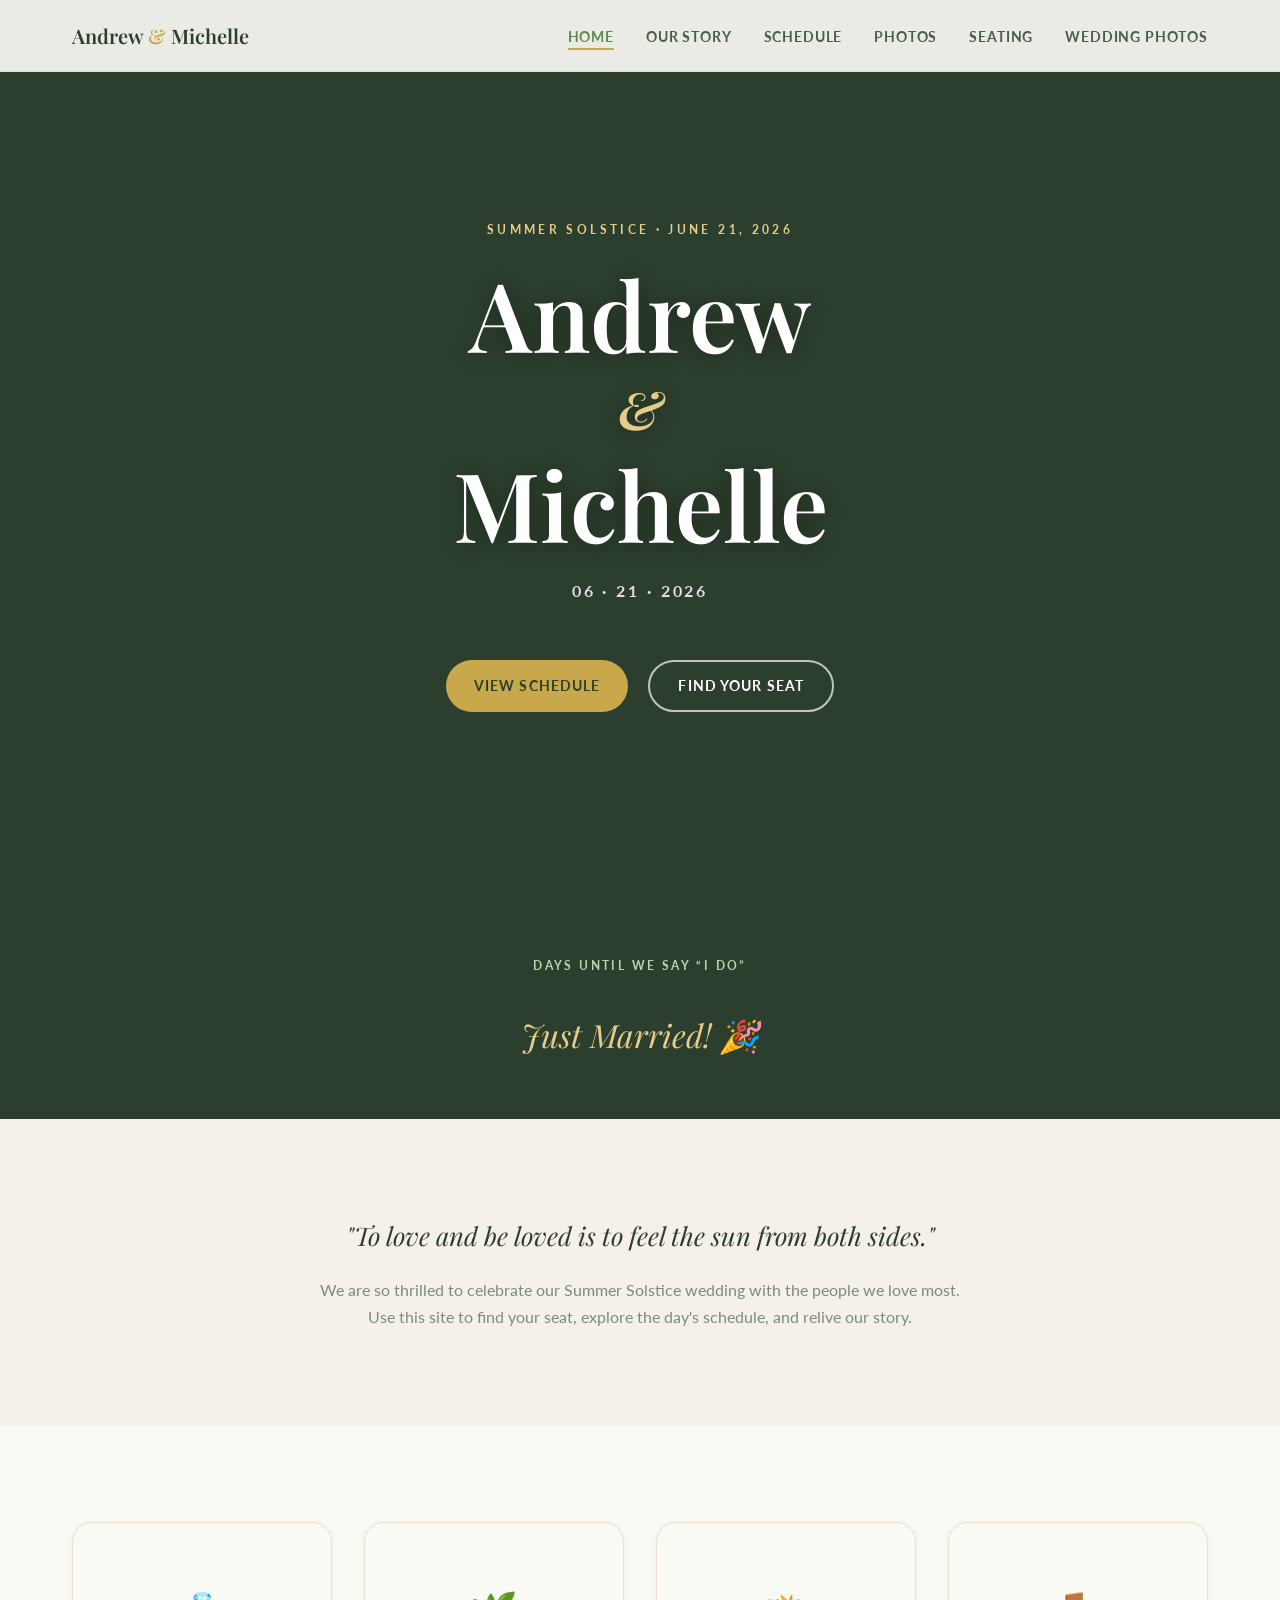
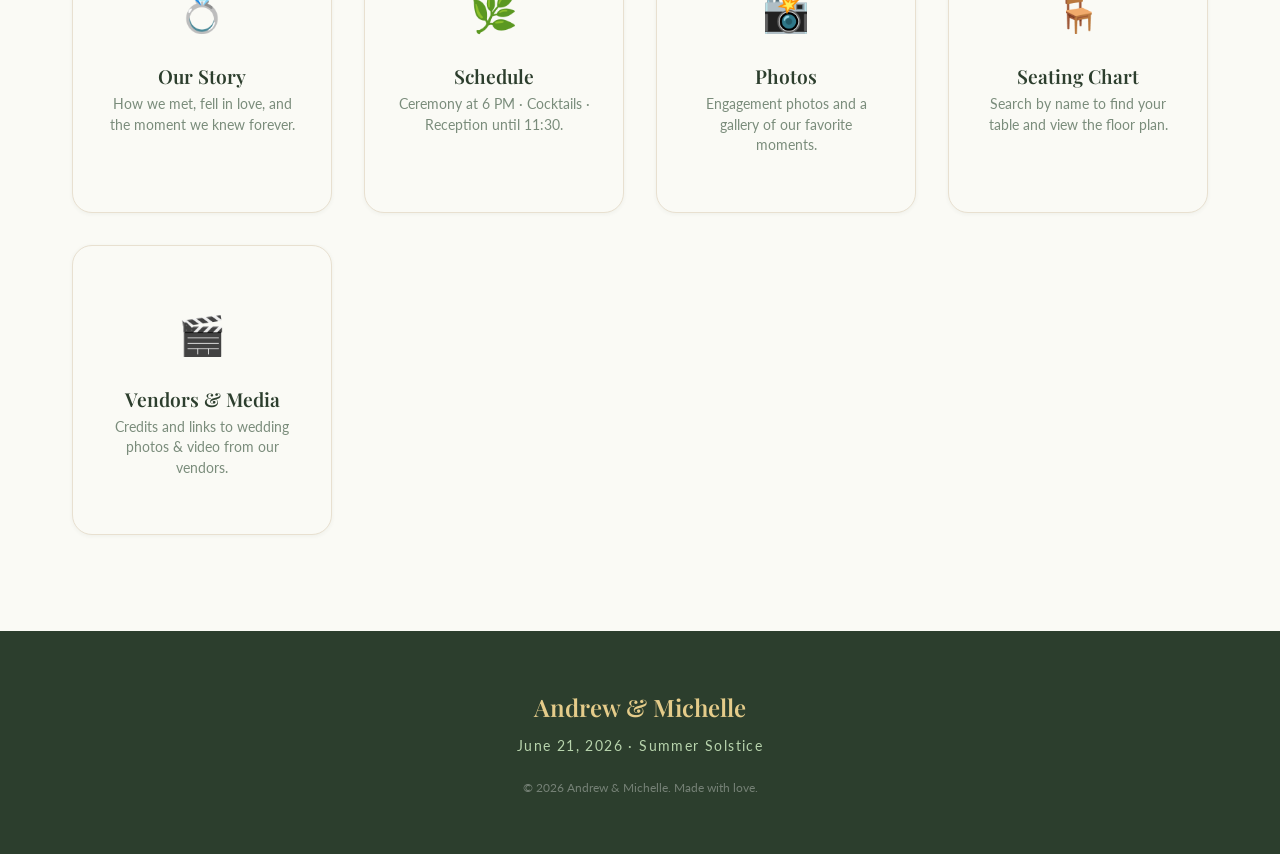
==== index.html @ ba3a0314 "change vendor title" ====
﻿<!DOCTYPE html>
<html lang="en">
<head>
  <meta charset="UTF-8" />
  <meta name="viewport" content="width=device-width, initial-scale=1.0" />
  <title>Andrew &amp; Michelle — Summer Solstice Wedding 2026</title>
  <meta name="description" content="Andrew &amp; Michelle are getting married on June 21, 2026. Join us for our Summer Solstice wedding celebration." />

  <!-- Open Graph -->
  <meta property="og:title"       content="Andrew &amp; Michelle — Summer Solstice Wedding 2026" />
  <meta property="og:description" content="June 21, 2026 · Summer Solstice · We're getting married!" />
  <meta property="og:type"        content="website" />
  <meta property="og:url"         content="https://andrewmichellesummersolstice.github.io/" />

  <!-- Fonts -->
  <link rel="preconnect" href="https://fonts.googleapis.com" />
  <link rel="preconnect" href="https://fonts.gstatic.com" crossorigin />
  <link href="https://fonts.googleapis.com/css2?family=Playfair+Display:ital,wght@0,400;0,600;0,700;1,400;1,600&family=Lato:wght@300;400;700&display=swap" rel="stylesheet" />

  <!-- Styles -->
  <link rel="stylesheet" href="css/main.css" />
  <link rel="stylesheet" href="css/components.css" />

  <style>
    /* ---- Hero ---- */
    .hero {
      min-height: 100vh;
      display: flex;
      flex-direction: column;
      align-items: center;
      justify-content: center;
      text-align: center;
      padding: calc(var(--nav-height) + var(--space-xl)) var(--space-lg) var(--space-2xl);
      background:
        linear-gradient(
          to bottom,
          rgba(44, 62, 45, 0.48) 0%,
          rgba(44, 62, 45, 0.20) 60%,
          rgba(44, 62, 45, 0.55) 100%
        ),
        url('assets/images/hero.jpg') center / cover no-repeat;
      background-color: var(--forest); /* fallback while image loads */
      position: relative;
    }

    .hero__eyebrow {
      font-family: var(--font-body);
      font-size: 0.75rem;
      font-weight: 700;
      letter-spacing: 0.28em;
      text-transform: uppercase;
      color: var(--gold-light);
      margin-bottom: var(--space-md);
    }

    .hero__names {
      font-family: var(--font-heading);
      font-size: clamp(3rem, 8vw, 6rem);
      font-weight: 600;
      color: #fff;
      line-height: 1.1;
      margin-bottom: var(--space-md);
      text-shadow: 0 2px 20px rgba(0,0,0,0.35);
    }

    .hero__names .ampersand {
      color: var(--gold-light);
      font-style: italic;
      display: block;
      font-size: 0.55em;
      line-height: 1.6;
    }

    .hero__date {
      font-family: var(--font-body);
      font-size: 1rem;
      font-weight: 700;
      letter-spacing: 0.18em;
      text-transform: uppercase;
      color: rgba(255,255,255,0.85);
      margin-bottom: var(--space-xl);
    }

    .hero__cta {
      display: flex;
      gap: var(--space-md);
      flex-wrap: wrap;
      justify-content: center;
    }

    /* ---- Countdown ---- */
    .countdown-section {
      background: var(--forest);
      padding: var(--space-xl) var(--space-lg);
      text-align: center;
    }

    .countdown-label {
      font-size: 0.75rem;
      font-weight: 700;
      letter-spacing: 0.2em;
      text-transform: uppercase;
      color: var(--sage-light);
      margin-bottom: var(--space-lg);
    }

    .countdown-grid {
      display: flex;
      justify-content: center;
      gap: var(--space-md);
      flex-wrap: wrap;
    }

    .countdown-unit {
      display: flex;
      flex-direction: column;
      align-items: center;
      min-width: 80px;
    }

    .countdown-unit__value {
      font-family: var(--font-heading);
      font-size: clamp(2.5rem, 6vw, 4rem);
      font-weight: 600;
      color: var(--gold-light);
      line-height: 1;
    }

    .countdown-unit__label {
      font-size: 0.65rem;
      font-weight: 700;
      letter-spacing: 0.18em;
      text-transform: uppercase;
      color: rgba(255,255,255,0.5);
      margin-top: 6px;
    }

    .countdown-sep {
      font-family: var(--font-heading);
      font-size: 3rem;
      color: rgba(255,255,255,0.2);
      line-height: 1;
      align-self: flex-start;
      padding-top: 8px;
    }

    .married-message {
      font-family: var(--font-heading);
      font-size: 2rem;
      font-style: italic;
      color: var(--gold-light);
    }

    /* ---- Nav Cards ---- */
    .nav-cards {
      display: grid;
      grid-template-columns: repeat(auto-fill, minmax(220px, 1fr));
      gap: var(--space-lg);
      padding: var(--space-2xl) var(--space-lg);
      max-width: var(--max-width);
      margin-inline: auto;
    }

    .nav-card {
      display: flex;
      flex-direction: column;
      align-items: center;
      text-align: center;
      padding: var(--space-xl) var(--space-lg);
      background: var(--warm-white);
      border: 1px solid var(--cream-dark);
      border-radius: var(--radius-lg);
      color: var(--forest);
      box-shadow: var(--shadow-xs);
      transition: box-shadow var(--transition-normal), transform var(--transition-normal),
                  border-color var(--transition-normal);
      text-decoration: none;
    }

    .nav-card:hover {
      box-shadow: var(--shadow-md);
      transform: translateY(-4px);
      border-color: var(--sage-light);
      color: var(--forest);
    }

    .nav-card__icon {
      font-size: 2.4rem;
      margin-bottom: var(--space-md);
    }

    .nav-card__title {
      font-family: var(--font-heading);
      font-size: 1.2rem;
      font-weight: 600;
      margin-bottom: var(--space-xs);
    }

    .nav-card__desc {
      font-size: 0.85rem;
      color: var(--text-muted);
      margin: 0;
      line-height: 1.5;
    }

    /* ---- Welcome blurb ---- */
    .welcome {
      background: var(--cream);
      text-align: center;
      padding: var(--space-2xl) var(--space-lg);
    }

    .welcome__inner {
      max-width: 640px;
      margin-inline: auto;
    }

    .welcome__quote {
      font-family: var(--font-heading);
      font-size: clamp(1.2rem, 3vw, 1.6rem);
      font-style: italic;
      color: var(--forest);
      line-height: 1.6;
      margin-bottom: var(--space-md);
    }

    .welcome__body {
      font-size: 1rem;
      color: var(--text-muted);
      margin: 0;
    }
  </style>
</head>
<body>

  <!-- ========== Navigation ========== -->
  <nav class="site-nav" role="navigation" aria-label="Main navigation">
    <div class="site-nav__inner">
      <a href="index.html" class="site-nav__brand">Andrew <span>&amp;</span> Michelle</a>
      <ul class="site-nav__links" role="list">
        <li><a href="index.html">Home</a></li>
        <li><a href="story.html">Our Story</a></li>
        <li><a href="schedule.html">Schedule</a></li>
        <li><a href="photos.html">Photos</a></li>
        <li><a href="seating.html">Seating</a></li>
        <li><a href="vendors.html">Wedding Photos</a></li>
      </ul>
      <button class="site-nav__toggle" aria-label="Toggle menu" aria-expanded="false">
        <span></span><span></span><span></span>
      </button>
    </div>
  </nav>

  <!-- Mobile nav drawer -->
  <div class="site-nav__mobile" aria-hidden="true">
    <a href="index.html">Home</a>
    <a href="story.html">Our Story</a>
    <a href="schedule.html">Schedule</a>
    <a href="photos.html">Photos</a>
    <a href="seating.html">Seating Chart</a>
    <a href="vendors.html">Wedding Photos</a>
  </div>

  <!-- ========== Hero ========== -->
  <section class="hero" aria-label="Welcome">
    <p class="hero__eyebrow">Summer Solstice · June 21, 2026</p>
    <h1 class="hero__names">
      Andrew
      <span class="ampersand">&amp;</span>
      Michelle
    </h1>
    <p class="hero__date">06 · 21 · 2026</p>
    <div class="hero__cta">
      <a href="schedule.html" class="btn btn--gold">View Schedule</a>
      <a href="seating.html"  class="btn btn--outline" style="color:#fff;border-color:rgba(255,255,255,0.7);">Find Your Seat</a>
    </div>
  </section>

  <!-- ========== Countdown ========== -->
  <div class="countdown-section" aria-label="Countdown to the wedding">
    <p class="countdown-label">Days until we say &ldquo;I do&rdquo;</p>
    <div class="countdown-grid" id="countdown">
      <div class="countdown-unit">
        <span class="countdown-unit__value" id="cd-days">—</span>
        <span class="countdown-unit__label">Days</span>
      </div>
      <span class="countdown-sep" aria-hidden="true">:</span>
      <div class="countdown-unit">
        <span class="countdown-unit__value" id="cd-hours">—</span>
        <span class="countdown-unit__label">Hours</span>
      </div>
      <span class="countdown-sep" aria-hidden="true">:</span>
      <div class="countdown-unit">
        <span class="countdown-unit__value" id="cd-mins">—</span>
        <span class="countdown-unit__label">Minutes</span>
      </div>
      <span class="countdown-sep" aria-hidden="true">:</span>
      <div class="countdown-unit">
        <span class="countdown-unit__value" id="cd-secs">—</span>
        <span class="countdown-unit__label">Seconds</span>
      </div>
    </div>
    <p class="married-message" id="countdown-married" style="display:none;">
      Just Married! 🎉
    </p>
  </div>

  <!-- ========== Welcome ========== -->
  <section class="welcome">
    <div class="welcome__inner reveal">
      <p class="welcome__quote">"To love and be loved is to feel the sun from both sides."</p>
      <p class="welcome__body">
        We are so thrilled to celebrate our Summer Solstice wedding with the people we love most.
        Use this site to find your seat, explore the day's schedule, and relive our story.
      </p>
    </div>
  </section>

  <!-- ========== Navigation Cards ========== -->
  <main>
    <section aria-label="Site sections">
      <div class="nav-cards">
        <a href="story.html" class="nav-card reveal" data-delay="0ms">
          <div class="nav-card__icon">💍</div>
          <h2 class="nav-card__title">Our Story</h2>
          <p class="nav-card__desc">How we met, fell in love, and the moment we knew forever.</p>
        </a>
        <a href="schedule.html" class="nav-card reveal" data-delay="80ms">
          <div class="nav-card__icon">🌿</div>
          <h2 class="nav-card__title">Schedule</h2>
          <p class="nav-card__desc">Ceremony at 6 PM · Cocktails · Reception until 11:30.</p>
        </a>
        <a href="photos.html" class="nav-card reveal" data-delay="160ms">
          <div class="nav-card__icon">📸</div>
          <h2 class="nav-card__title">Photos</h2>
          <p class="nav-card__desc">Engagement photos and a gallery of our favorite moments.</p>
        </a>
        <a href="seating.html" class="nav-card reveal" data-delay="240ms">
          <div class="nav-card__icon">🪑</div>
          <h2 class="nav-card__title">Seating Chart</h2>
          <p class="nav-card__desc">Search by name to find your table and view the floor plan.</p>
        </a>
        <a href="vendors.html" class="nav-card reveal" data-delay="320ms">
          <div class="nav-card__icon">🎬</div>
          <h2 class="nav-card__title">Vendors &amp; Media</h2>
          <p class="nav-card__desc">Credits and links to wedding photos &amp; video from our vendors.</p>
        </a>
      </div>
    </section>
  </main>

  <!-- ========== Footer ========== -->
  <footer class="site-footer">
    <p class="site-footer__names">Andrew &amp; Michelle</p>
    <p class="site-footer__date">June 21, 2026 · Summer Solstice</p>
    <p class="site-footer__copy">&copy; 2026 Andrew &amp; Michelle. Made with love.</p>
  </footer>

  <!-- Back to top -->
  <a href="#" class="back-to-top" aria-label="Back to top">&#8679;</a>

  <!-- Scripts -->
  <script src="js/main.js"></script>
  <script src="js/countdown.js"></script>
</body>
</html>
---- css/main.css ----
/* =========================================================
   Andrew & Michelle — Summer Solstice 2026
   main.css — Variables, reset, typography, layout
   ========================================================= */

/* ---- Google Fonts ---- */
@import url('https://fonts.googleapis.com/css2?family=Playfair+Display:ital,wght@0,400;0,600;0,700;1,400;1,600&family=Lato:wght@300;400;700&display=swap');

/* ---- CSS Variables ---- */
:root {
  /* Brand Colors */
  --sage:          #87A878;
  --sage-light:    #B8D4AD;
  --sage-pale:     #E4EFE0;
  --sage-dark:     #5E8A50;
  --gold:          #C9A84C;
  --gold-light:    #E5CC8A;
  --gold-pale:     #F5EDD0;
  --gold-dark:     #9B7D2E;
  --forest:        #2C3E2D;
  --forest-mid:    #4A5E4B;
  --warm-white:    #FAFAF5;
  --cream:         #F5F0E8;
  --cream-dark:    #E8E0D0;
  --text-muted:    #7A8C7B;

  /* Semantic */
  --bg-primary:    var(--warm-white);
  --bg-section:    var(--cream);
  --text-primary:  var(--forest);
  --text-secondary: var(--forest-mid);
  --accent:        var(--sage);
  --highlight:     var(--gold);

  /* Typography */
  --font-heading:  'Playfair Display', Georgia, serif;
  --font-body:     'Lato', system-ui, -apple-system, sans-serif;

  /* Spacing */
  --space-xs:   0.375rem;
  --space-sm:   0.75rem;
  --space-md:   1.25rem;
  --space-lg:   2rem;
  --space-xl:   3.5rem;
  --space-2xl:  6rem;

  /* Layout */
  --nav-height:     72px;
  --max-width:      1200px;
  --max-width-text: 760px;

  /* Borders & Radius */
  --radius-sm:  4px;
  --radius-md:  10px;
  --radius-lg:  20px;
  --radius-pill: 9999px;

  /* Shadows */
  --shadow-xs:  0 1px 4px rgba(44,62,45,0.06);
  --shadow-sm:  0 2px 10px rgba(44,62,45,0.10);
  --shadow-md:  0 6px 24px rgba(44,62,45,0.13);
  --shadow-lg:  0 12px 40px rgba(44,62,45,0.18);

  /* Transitions */
  --transition-fast:   150ms ease;
  --transition-normal: 280ms ease;
  --transition-slow:   500ms ease;
}

/* ---- Reset & Base ---- */
*, *::before, *::after {
  box-sizing: border-box;
  margin: 0;
  padding: 0;
}

html {
  scroll-behavior: smooth;
  font-size: 16px;
  -webkit-text-size-adjust: 100%;
}

body {
  font-family: var(--font-body);
  font-weight: 400;
  line-height: 1.7;
  color: var(--text-primary);
  background-color: var(--bg-primary);
  min-height: 100vh;
  overflow-x: hidden;
}

img {
  max-width: 100%;
  height: auto;
  display: block;
}

a {
  color: var(--sage-dark);
  text-decoration: none;
  transition: color var(--transition-fast);
}

a:hover {
  color: var(--gold-dark);
}

ul, ol {
  list-style: none;
}

button {
  cursor: pointer;
  font-family: inherit;
  border: none;
  background: none;
}

input, textarea, select {
  font-family: inherit;
  font-size: 1rem;
}

/* ---- Typography ---- */
h1, h2, h3, h4, h5, h6 {
  font-family: var(--font-heading);
  font-weight: 600;
  line-height: 1.25;
  color: var(--forest);
}

h1 { font-size: clamp(2rem, 5vw, 3.5rem); }
h2 { font-size: clamp(1.6rem, 3.5vw, 2.5rem); }
h3 { font-size: clamp(1.25rem, 2.5vw, 1.75rem); }
h4 { font-size: 1.2rem; }

p {
  margin-bottom: var(--space-md);
  color: var(--text-secondary);
}

p:last-child {
  margin-bottom: 0;
}

/* ---- Layout Utilities ---- */
.container {
  width: 100%;
  max-width: var(--max-width);
  margin-inline: auto;
  padding-inline: var(--space-lg);
}

.container--narrow {
  max-width: var(--max-width-text);
}

.section {
  padding-block: var(--space-2xl);
}

.section--alt {
  background-color: var(--bg-section);
}

.section__header {
  text-align: center;
  margin-bottom: var(--space-xl);
}

.section__eyebrow {
  display: block;
  font-family: var(--font-body);
  font-size: 0.75rem;
  font-weight: 700;
  letter-spacing: 0.2em;
  text-transform: uppercase;
  color: var(--gold);
  margin-bottom: var(--space-sm);
}

.section__title {
  margin-bottom: var(--space-sm);
}

.section__subtitle {
  font-size: 1.1rem;
  color: var(--text-muted);
  max-width: 540px;
  margin-inline: auto;
  margin-bottom: 0;
}

/* Divider */
.divider {
  display: block;
  width: 60px;
  height: 2px;
  background: linear-gradient(90deg, var(--sage), var(--gold));
  margin: var(--space-md) auto 0;
  border-radius: var(--radius-pill);
}

/* ---- Scroll Animation ---- */
.reveal {
  opacity: 0;
  transform: translateY(28px);
  transition: opacity var(--transition-slow), transform var(--transition-slow);
}

.reveal.visible {
  opacity: 1;
  transform: translateY(0);
}

/* ---- Page Header (for inner pages) ---- */
.page-hero {
  padding-top: calc(var(--nav-height) + var(--space-xl));
  padding-bottom: var(--space-xl);
  background: linear-gradient(160deg, var(--sage-pale) 0%, var(--cream) 100%);
  text-align: center;
  border-bottom: 1px solid var(--cream-dark);
}

.page-hero__eyebrow {
  display: block;
  font-family: var(--font-body);
  font-size: 0.75rem;
  font-weight: 700;
  letter-spacing: 0.2em;
  text-transform: uppercase;
  color: var(--gold-dark);
  margin-bottom: var(--space-sm);
}

.page-hero__title {
  font-size: clamp(2rem, 4vw, 3rem);
  color: var(--forest);
}

.page-hero__subtitle {
  font-size: 1.1rem;
  color: var(--forest-mid);
  margin-top: var(--space-sm);
  margin-bottom: 0;
}

/* ---- Responsive Breakpoints ---- */
@media (max-width: 768px) {
  :root {
    --space-2xl: 4rem;
  }

  .container {
    padding-inline: var(--space-md);
  }
}

@media (max-width: 480px) {
  :root {
    --space-2xl: 3rem;
  }
}
---- css/components.css ----
/* =========================================================
   components.css — Nav, footer, buttons, cards, modals,
                    timeline, gallery grid
   ========================================================= */

/* ---- Navigation ---- */
.site-nav {
  position: fixed;
  top: 0;
  left: 0;
  right: 0;
  z-index: 1000;
  height: var(--nav-height);
  background: rgba(250, 250, 245, 0.92);
  backdrop-filter: blur(12px);
  -webkit-backdrop-filter: blur(12px);
  border-bottom: 1px solid var(--cream-dark);
  transition: box-shadow var(--transition-normal);
}

.site-nav.scrolled {
  box-shadow: var(--shadow-sm);
}

.site-nav__inner {
  display: flex;
  align-items: center;
  justify-content: space-between;
  height: 100%;
  max-width: var(--max-width);
  margin-inline: auto;
  padding-inline: var(--space-lg);
}

.site-nav__brand {
  font-family: var(--font-heading);
  font-size: 1.25rem;
  font-weight: 600;
  color: var(--forest);
  white-space: nowrap;
  flex-shrink: 0;
}

.site-nav__brand:hover {
  color: var(--sage-dark);
}

.site-nav__brand span {
  color: var(--gold);
}

.site-nav__links {
  display: flex;
  align-items: center;
  gap: var(--space-lg);
}

.site-nav__links a {
  font-size: 0.875rem;
  font-weight: 700;
  letter-spacing: 0.06em;
  text-transform: uppercase;
  color: var(--forest-mid);
  padding-bottom: 3px;
  border-bottom: 2px solid transparent;
  transition: color var(--transition-fast), border-color var(--transition-fast);
}

.site-nav__links a:hover,
.site-nav__links a.active {
  color: var(--sage-dark);
  border-bottom-color: var(--gold);
}

/* Hamburger button */
.site-nav__toggle {
  display: none;
  flex-direction: column;
  justify-content: center;
  gap: 5px;
  width: 36px;
  height: 36px;
  background: none;
  border: none;
  cursor: pointer;
  padding: 4px;
}

.site-nav__toggle span {
  display: block;
  width: 100%;
  height: 2px;
  background: var(--forest);
  border-radius: 2px;
  transition: transform var(--transition-normal), opacity var(--transition-normal);
  transform-origin: center;
}

.site-nav__toggle.open span:nth-child(1) { transform: translateY(7px) rotate(45deg); }
.site-nav__toggle.open span:nth-child(2) { opacity: 0; }
.site-nav__toggle.open span:nth-child(3) { transform: translateY(-7px) rotate(-45deg); }

/* Mobile nav drawer */
.site-nav__mobile {
  display: none;
  position: fixed;
  top: var(--nav-height);
  left: 0;
  right: 0;
  background: var(--warm-white);
  border-bottom: 1px solid var(--cream-dark);
  padding: var(--space-lg);
  box-shadow: var(--shadow-md);
  transform: translateY(-8px);
  opacity: 0;
  pointer-events: none;
  transition: transform var(--transition-normal), opacity var(--transition-normal);
  z-index: 999;
}

.site-nav__mobile.open {
  transform: translateY(0);
  opacity: 1;
  pointer-events: auto;
}

.site-nav__mobile a {
  display: block;
  font-size: 1rem;
  font-weight: 700;
  letter-spacing: 0.06em;
  text-transform: uppercase;
  color: var(--forest);
  padding: var(--space-sm) 0;
  border-bottom: 1px solid var(--cream-dark);
  transition: color var(--transition-fast);
}

.site-nav__mobile a:last-child {
  border-bottom: none;
}

.site-nav__mobile a:hover {
  color: var(--sage-dark);
}

@media (max-width: 820px) {
  .site-nav__links  { display: none; }
  .site-nav__toggle { display: flex; }
  .site-nav__mobile { display: block; }
}

/* ---- Footer ---- */
.site-footer {
  background: var(--forest);
  color: rgba(255,255,255,0.7);
  text-align: center;
  padding: var(--space-xl) var(--space-lg);
}

.site-footer__names {
  font-family: var(--font-heading);
  font-size: 1.5rem;
  font-weight: 600;
  color: var(--gold-light);
  margin-bottom: var(--space-xs);
}

.site-footer__date {
  font-size: 0.875rem;
  letter-spacing: 0.1em;
  color: var(--sage-light);
  margin-bottom: var(--space-md);
}

.site-footer__copy {
  font-size: 0.75rem;
  color: rgba(255,255,255,0.35);
  margin: 0;
}

/* ---- Buttons ---- */
.btn {
  display: inline-flex;
  align-items: center;
  gap: var(--space-xs);
  padding: 0.75rem 1.75rem;
  font-family: var(--font-body);
  font-size: 0.875rem;
  font-weight: 700;
  letter-spacing: 0.08em;
  text-transform: uppercase;
  border-radius: var(--radius-pill);
  transition: background var(--transition-fast), color var(--transition-fast),
              transform var(--transition-fast), box-shadow var(--transition-fast);
}

.btn:hover {
  transform: translateY(-1px);
  box-shadow: var(--shadow-sm);
}

.btn:active {
  transform: translateY(0);
}

.btn--primary {
  background: var(--sage);
  color: #fff;
}

.btn--primary:hover {
  background: var(--sage-dark);
  color: #fff;
}

.btn--gold {
  background: var(--gold);
  color: var(--forest);
}

.btn--gold:hover {
  background: var(--gold-dark);
  color: #fff;
}

.btn--outline {
  background: transparent;
  color: var(--sage-dark);
  border: 2px solid var(--sage);
}

.btn--outline:hover {
  background: var(--sage);
  color: #fff;
}

/* ---- Cards ---- */
.card {
  background: var(--warm-white);
  border: 1px solid var(--cream-dark);
  border-radius: var(--radius-lg);
  padding: var(--space-lg);
  box-shadow: var(--shadow-xs);
  transition: box-shadow var(--transition-normal), transform var(--transition-normal);
}

.card:hover {
  box-shadow: var(--shadow-md);
  transform: translateY(-2px);
}

/* ---- Timeline ---- */
.timeline {
  position: relative;
  padding-left: 2rem;
  max-width: var(--max-width-text);
  margin-inline: auto;
}

.timeline::before {
  content: '';
  position: absolute;
  left: 0;
  top: 8px;
  bottom: 8px;
  width: 2px;
  background: linear-gradient(to bottom, var(--sage-light), var(--gold-light), var(--sage-light));
  border-radius: var(--radius-pill);
}

.timeline__item {
  position: relative;
  padding: 0 0 var(--space-xl) var(--space-xl);
}

.timeline__item:last-child {
  padding-bottom: 0;
}

.timeline__dot {
  position: absolute;
  left: calc(-2rem + 1px);
  top: 6px;
  width: 14px;
  height: 14px;
  background: var(--gold);
  border: 3px solid var(--warm-white);
  border-radius: 50%;
  box-shadow: 0 0 0 2px var(--gold);
  transform: translateX(-50%);
}

.timeline__time {
  font-size: 0.8rem;
  font-weight: 700;
  letter-spacing: 0.12em;
  text-transform: uppercase;
  color: var(--gold-dark);
  margin-bottom: var(--space-xs);
}

.timeline__title {
  font-family: var(--font-heading);
  font-size: 1.4rem;
  color: var(--forest);
  margin-bottom: var(--space-xs);
}

.timeline__body {
  color: var(--text-muted);
  line-height: 1.7;
  margin: 0;
}

/* ---- Photo Gallery Grid ---- */
.gallery-grid {
  columns: 3;
  column-gap: var(--space-md);
}

.gallery-grid__item {
  break-inside: avoid;
  margin-bottom: var(--space-md);
  border-radius: var(--radius-md);
  overflow: hidden;
  cursor: pointer;
  position: relative;
}

.gallery-grid__item img {
  width: 100%;
  display: block;
  transition: transform var(--transition-slow);
}

.gallery-grid__item::after {
  content: '';
  position: absolute;
  inset: 0;
  background: rgba(44, 62, 45, 0);
  transition: background var(--transition-normal);
}

.gallery-grid__item:hover img {
  transform: scale(1.04);
}

.gallery-grid__item:hover::after {
  background: rgba(44, 62, 45, 0.15);
}

@media (max-width: 768px) {
  .gallery-grid {
    columns: 2;
  }
}

@media (max-width: 480px) {
  .gallery-grid {
    columns: 1;
  }
}

/* ---- Password Modal ---- */
.modal-overlay {
  position: fixed;
  inset: 0;
  z-index: 2000;
  background: rgba(44, 62, 45, 0.75);
  backdrop-filter: blur(6px);
  display: flex;
  align-items: center;
  justify-content: center;
  padding: var(--space-lg);
}

.modal-overlay.hidden {
  display: none;
}

.modal {
  background: var(--warm-white);
  border-radius: var(--radius-lg);
  padding: var(--space-xl);
  max-width: 440px;
  width: 100%;
  text-align: center;
  box-shadow: var(--shadow-lg);
  animation: modalIn 0.3s ease;
}

@keyframes modalIn {
  from { transform: scale(0.92); opacity: 0; }
  to   { transform: scale(1);    opacity: 1; }
}

.modal__icon {
  font-size: 2.5rem;
  margin-bottom: var(--space-sm);
}

.modal__title {
  font-size: 1.6rem;
  margin-bottom: var(--space-xs);
}

.modal__subtitle {
  font-size: 0.95rem;
  color: var(--text-muted);
  margin-bottom: var(--space-lg);
}

.modal__form {
  display: flex;
  flex-direction: column;
  gap: var(--space-sm);
}

.modal__input {
  width: 100%;
  padding: 0.875rem 1.25rem;
  border: 2px solid var(--cream-dark);
  border-radius: var(--radius-pill);
  font-size: 1rem;
  text-align: center;
  letter-spacing: 0.08em;
  color: var(--forest);
  background: var(--cream);
  outline: none;
  transition: border-color var(--transition-fast), box-shadow var(--transition-fast);
}

.modal__input:focus {
  border-color: var(--sage);
  box-shadow: 0 0 0 4px rgba(135, 168, 120, 0.18);
}

.modal__input.error {
  border-color: #c0392b;
  box-shadow: 0 0 0 4px rgba(192, 57, 43, 0.12);
}

.modal__error {
  font-size: 0.85rem;
  color: #c0392b;
  min-height: 1.2em;
}

/* ---- Vendor Cards ---- */
.vendor-grid {
  display: grid;
  grid-template-columns: repeat(auto-fill, minmax(280px, 1fr));
  gap: var(--space-lg);
}

.vendor-card {
  background: var(--warm-white);
  border: 1px solid var(--cream-dark);
  border-radius: var(--radius-lg);
  padding: var(--space-lg);
  box-shadow: var(--shadow-xs);
  transition: box-shadow var(--transition-normal), transform var(--transition-normal);
}

.vendor-card:hover {
  box-shadow: var(--shadow-md);
  transform: translateY(-2px);
}

.vendor-card__icon {
  font-size: 2rem;
  margin-bottom: var(--space-sm);
}

.vendor-card__category {
  font-size: 0.7rem;
  font-weight: 700;
  letter-spacing: 0.18em;
  text-transform: uppercase;
  color: var(--gold-dark);
  margin-bottom: var(--space-xs);
}

.vendor-card__name {
  font-family: var(--font-heading);
  font-size: 1.2rem;
  margin-bottom: var(--space-xs);
}

.vendor-card__desc {
  font-size: 0.9rem;
  color: var(--text-muted);
  margin-bottom: var(--space-md);
}

.vendor-card__link {
  display: inline-flex;
  align-items: center;
  gap: 6px;
  font-size: 0.8rem;
  font-weight: 700;
  letter-spacing: 0.08em;
  text-transform: uppercase;
  color: var(--sage-dark);
  padding: 0.5rem 1rem;
  border: 1.5px solid var(--sage);
  border-radius: var(--radius-pill);
  transition: background var(--transition-fast), color var(--transition-fast);
}

.vendor-card__link:hover {
  background: var(--sage);
  color: #fff;
}

.vendor-card__coming-soon {
  display: inline-block;
  font-size: 0.75rem;
  font-weight: 700;
  letter-spacing: 0.1em;
  text-transform: uppercase;
  color: var(--gold-dark);
  background: var(--gold-pale);
  padding: 0.4rem 1rem;
  border-radius: var(--radius-pill);
}

/* ---- Seating Page ---- */
.seating-layout {
  display: grid;
  grid-template-columns: 380px 1fr;
  gap: var(--space-lg);
  align-items: start;
}

.seating-search-panel {
  position: sticky;
  top: calc(var(--nav-height) + var(--space-md));
}

.search-box {
  position: relative;
  margin-bottom: var(--space-md);
}

.search-box__icon {
  position: absolute;
  left: 1rem;
  top: 50%;
  transform: translateY(-50%);
  color: var(--text-muted);
  pointer-events: none;
  font-size: 1.1rem;
}

.search-box__input {
  width: 100%;
  padding: 0.875rem 1rem 0.875rem 2.75rem;
  border: 2px solid var(--cream-dark);
  border-radius: var(--radius-pill);
  font-size: 1rem;
  color: var(--forest);
  background: var(--cream);
  outline: none;
  transition: border-color var(--transition-fast), box-shadow var(--transition-fast);
}

.search-box__input:focus {
  border-color: var(--sage);
  box-shadow: 0 0 0 4px rgba(135, 168, 120, 0.18);
  background: var(--warm-white);
}

.search-results {
  min-height: 60px;
}

.result-card {
  display: flex;
  flex-direction: column;
  gap: 2px;
  padding: var(--space-md);
  background: var(--warm-white);
  border: 1px solid var(--cream-dark);
  border-radius: var(--radius-md);
  margin-bottom: var(--space-sm);
  cursor: pointer;
  transition: background var(--transition-fast), border-color var(--transition-fast),
              box-shadow var(--transition-fast);
}

.result-card:hover {
  background: var(--sage-pale);
  border-color: var(--sage-light);
  box-shadow: var(--shadow-xs);
}

.result-card.active {
  background: var(--sage-pale);
  border-color: var(--sage);
  box-shadow: 0 0 0 3px rgba(135, 168, 120, 0.2);
}

.result-card__name {
  font-family: var(--font-heading);
  font-size: 1rem;
  font-weight: 600;
  color: var(--forest);
}

.result-card__table {
  font-size: 0.8rem;
  font-weight: 700;
  letter-spacing: 0.06em;
  text-transform: uppercase;
  color: var(--gold-dark);
}

.result-card__side {
  font-size: 0.8rem;
  color: var(--text-muted);
}

.search-hint {
  font-size: 0.85rem;
  color: var(--text-muted);
  text-align: center;
  padding: var(--space-md);
}

.no-results {
  font-size: 0.9rem;
  color: var(--text-muted);
  text-align: center;
  padding: var(--space-md);
  margin: 0;
}

/* Table info panel */
.table-info-panel {
  margin-top: var(--space-lg);
  padding: var(--space-lg);
  background: var(--cream);
  border: 1px solid var(--cream-dark);
  border-radius: var(--radius-lg);
  min-height: 80px;
}

.table-info-panel.hidden {
  display: none;
}

.table-info__title {
  font-size: 1.2rem;
  margin-bottom: 4px;
}

.table-info__side {
  font-size: 0.75rem;
  font-weight: 700;
  letter-spacing: 0.1em;
  text-transform: uppercase;
  color: var(--gold-dark);
  margin-bottom: var(--space-md);
}

.table-guest-list {
  display: flex;
  flex-direction: column;
  gap: 4px;
}

.table-guest-list li {
  font-size: 0.9rem;
  color: var(--text-secondary);
  padding: 4px 0;
  border-bottom: 1px dashed var(--cream-dark);
  display: flex;
  align-items: baseline;
  gap: var(--space-xs);
}

.table-guest-list li:last-child {
  border-bottom: none;
}

.guest-alias {
  font-size: 0.75rem;
  color: var(--text-muted);
  font-style: italic;
}

/* SVG Floor Plan */
.floor-plan-container {
  background: var(--cream);
  border: 1px solid var(--cream-dark);
  border-radius: var(--radius-lg);
  padding: var(--space-md);
  overflow: hidden;
}

.floor-plan-container svg {
  width: 100%;
  height: auto;
  display: block;
}

/* SVG table group styles */
.svg-table {
  cursor: pointer;
  transition: filter 0.2s ease;
}

.svg-table circle {
  fill: var(--warm-white);
  stroke: var(--sage-light);
  stroke-width: 2;
  transition: fill 0.2s ease, stroke 0.2s ease;
}

.svg-table:hover circle {
  fill: var(--sage-pale);
  stroke: var(--sage);
}

.svg-table.highlighted circle {
  fill: var(--gold-pale);
  stroke: var(--gold);
  stroke-width: 3;
}

.svg-table text {
  font-family: var(--font-body);
  font-size: 13px;
  font-weight: 700;
  fill: var(--forest);
  text-anchor: middle;
  dominant-baseline: middle;
  pointer-events: none;
  transition: fill 0.2s ease;
}

.svg-table.highlighted text {
  fill: var(--gold-dark);
}

/* Sweetheart table */
.svg-sweetheart rect {
  fill: var(--gold-pale);
  stroke: var(--gold);
  stroke-width: 2;
  rx: 8;
}

.svg-sweetheart text {
  font-family: var(--font-heading);
  font-size: 12px;
  fill: var(--gold-dark);
  text-anchor: middle;
  dominant-baseline: middle;
  pointer-events: none;
}

@media (max-width: 900px) {
  .seating-layout {
    grid-template-columns: 1fr;
  }

  .seating-search-panel {
    position: static;
  }
}

/* ---- Back to top ---- */
.back-to-top {
  position: fixed;
  bottom: var(--space-lg);
  right: var(--space-lg);
  width: 44px;
  height: 44px;
  background: var(--forest);
  color: #fff;
  border-radius: 50%;
  display: flex;
  align-items: center;
  justify-content: center;
  font-size: 1.1rem;
  box-shadow: var(--shadow-md);
  opacity: 0;
  pointer-events: none;
  transform: translateY(8px);
  transition: opacity var(--transition-normal), transform var(--transition-normal);
  z-index: 500;
}

.back-to-top.visible {
  opacity: 1;
  pointer-events: auto;
  transform: translateY(0);
}

.back-to-top:hover {
  background: var(--sage-dark);
  color: #fff;
}
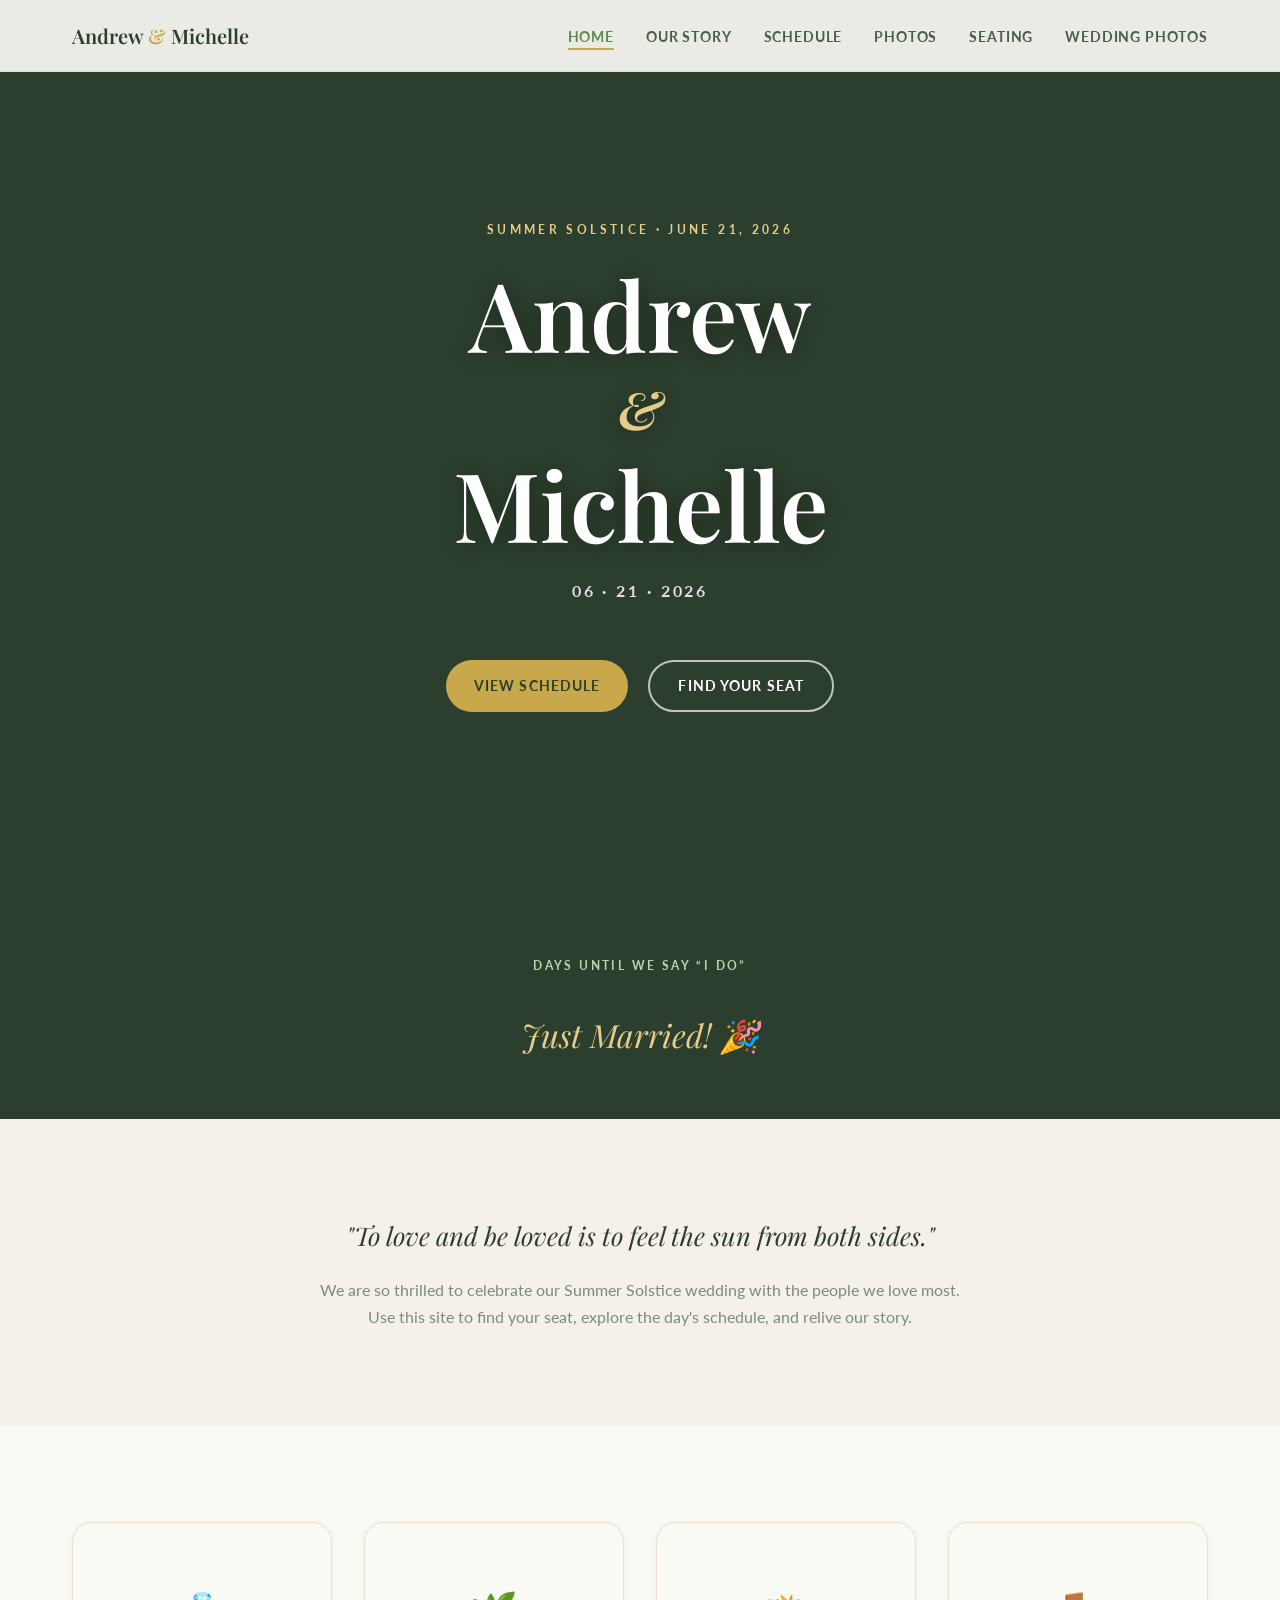
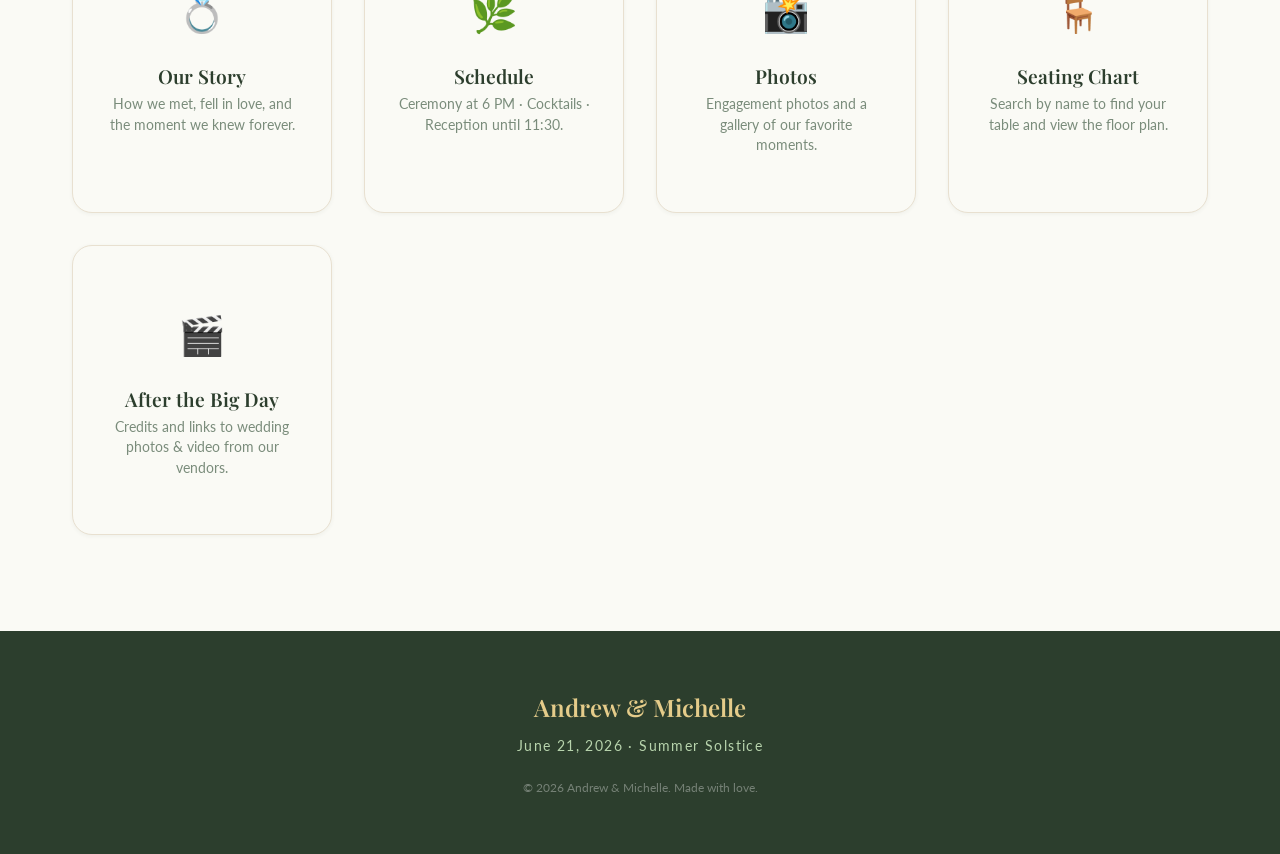
==== commit ac6a7784: "change name to after the big day" ====
--- a/index.html
+++ b/index.html
@@ -342,7 +342,7 @@
         </a>
         <a href="vendors.html" class="nav-card reveal" data-delay="320ms">
           <div class="nav-card__icon">🎬</div>
-          <h2 class="nav-card__title">Vendors &amp; Media</h2>
+          <h2 class="nav-card__title">After the Big Day</h2>
           <p class="nav-card__desc">Credits and links to wedding photos &amp; video from our vendors.</p>
         </a>
       </div>
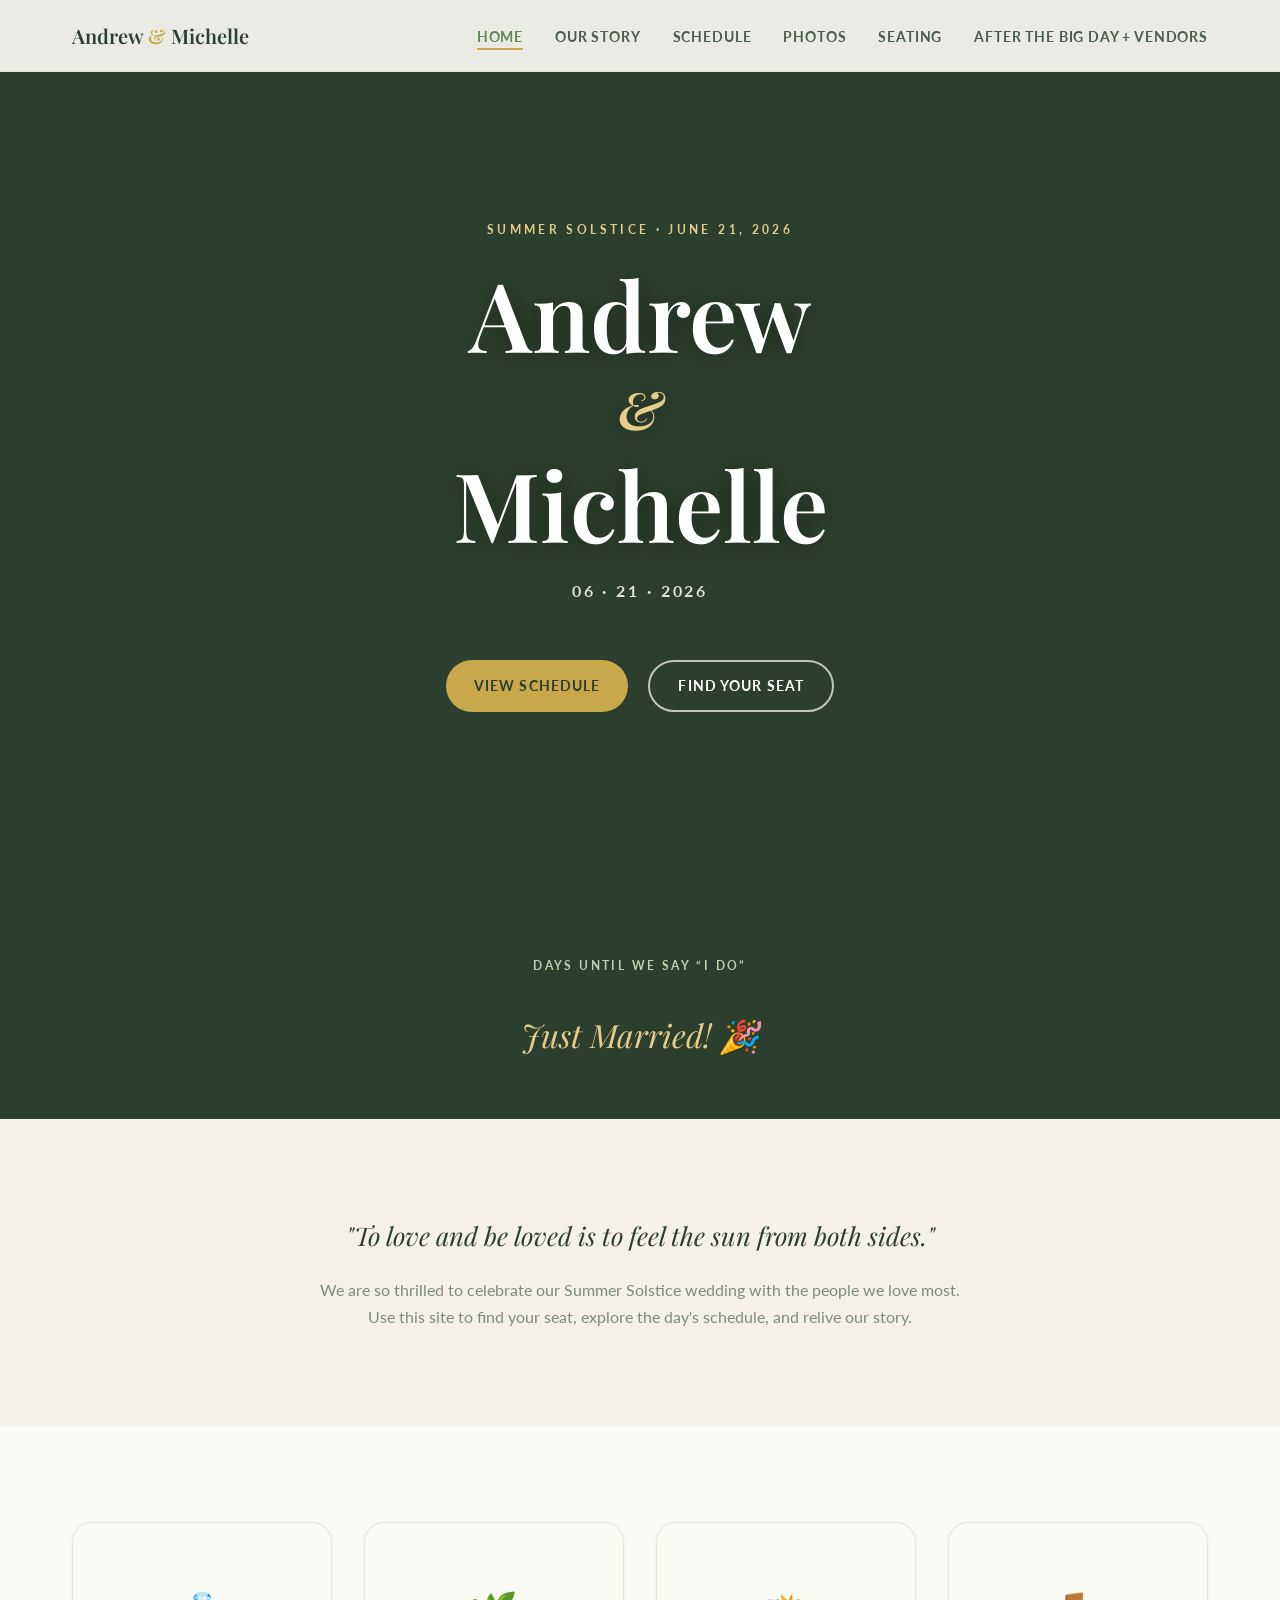
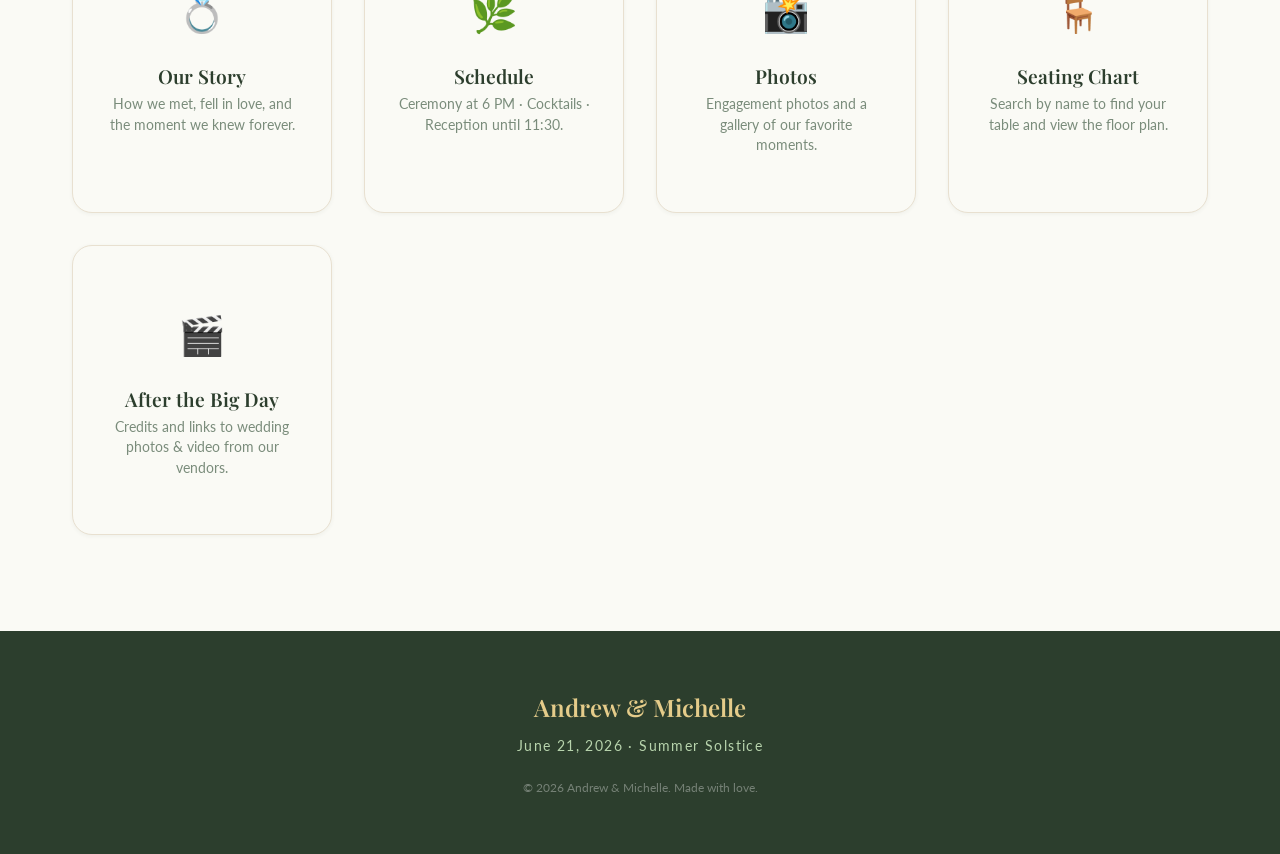
==== commit 081a906f: "update minor things" ====
--- a/index.html
+++ b/index.html
@@ -243,7 +243,7 @@
         <li><a href="schedule.html">Schedule</a></li>
         <li><a href="photos.html">Photos</a></li>
         <li><a href="seating.html">Seating</a></li>
-        <li><a href="vendors.html">Wedding Photos</a></li>
+        <li><a href="vendors.html">After The Big Day + Vendors</a></li>
       </ul>
       <button class="site-nav__toggle" aria-label="Toggle menu" aria-expanded="false">
         <span></span><span></span><span></span>
@@ -258,7 +258,7 @@
     <a href="schedule.html">Schedule</a>
     <a href="photos.html">Photos</a>
     <a href="seating.html">Seating Chart</a>
-    <a href="vendors.html">Wedding Photos</a>
+    <a href="vendors.html">After The Big Day + Vendors</a>
   </div>
 
   <!-- ========== Hero ========== -->
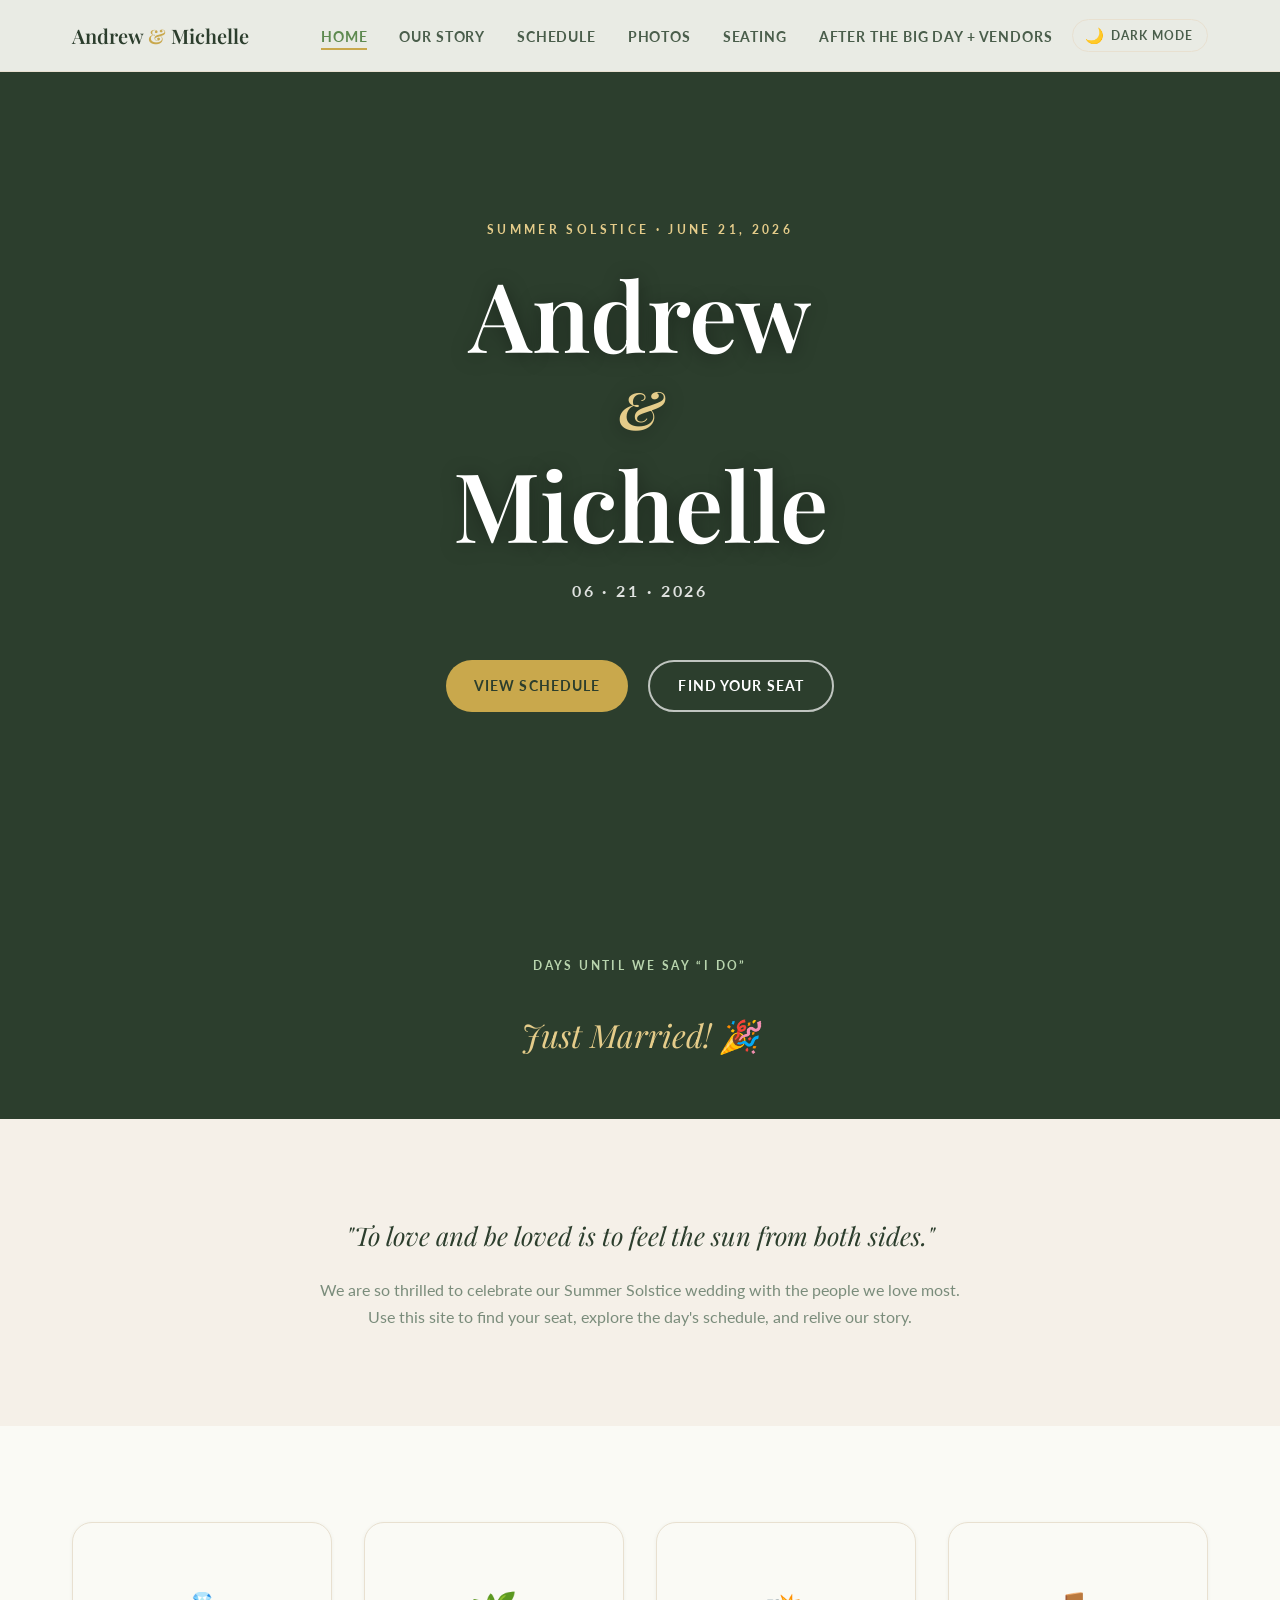
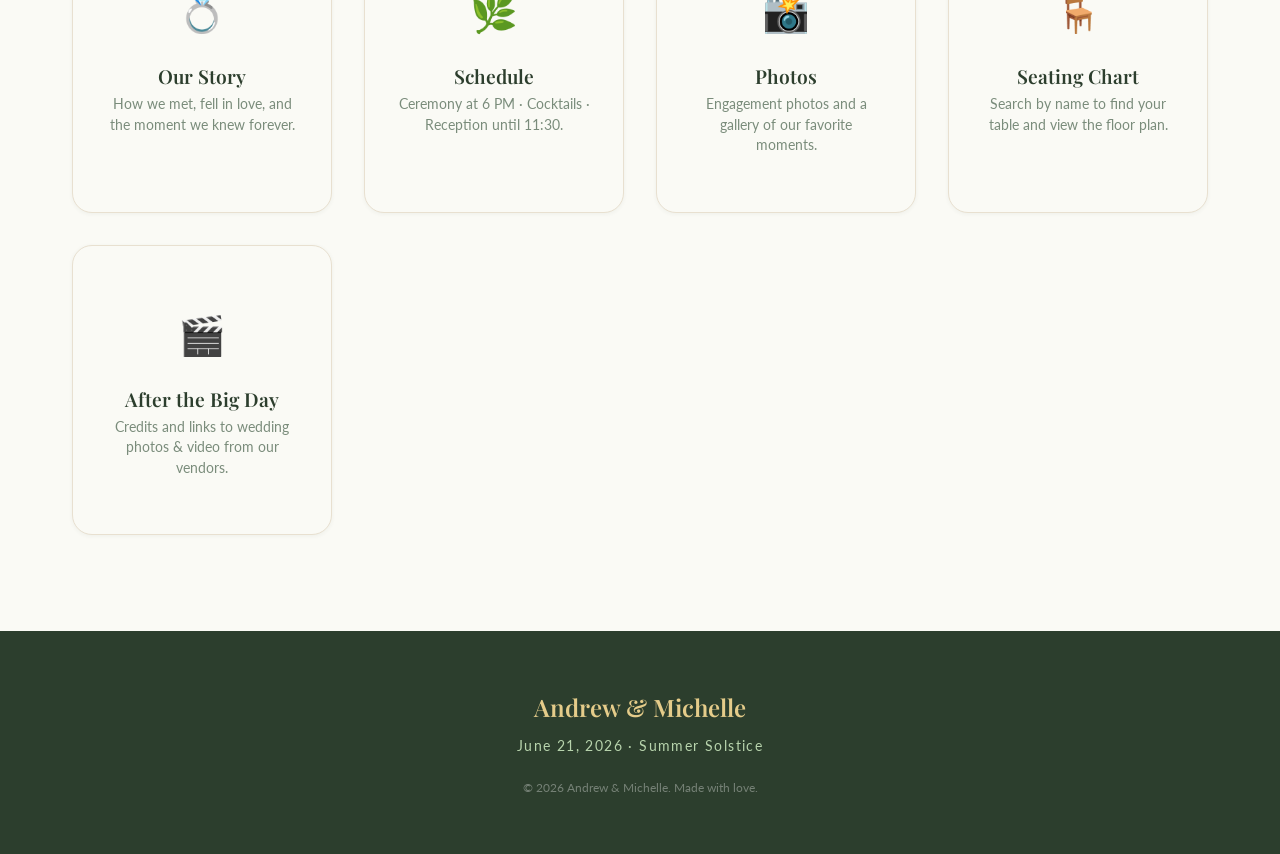
==== commit c373be34: "add dark mode toggle in upper-right nav Persists choice via localStorage, respects prefers-color-sch" ====
--- a/index.html
+++ b/index.html
@@ -17,6 +17,9 @@
   <link rel="preconnect" href="https://fonts.gstatic.com" crossorigin />
   <link href="https://fonts.googleapis.com/css2?family=Playfair+Display:ital,wght@0,400;0,600;0,700;1,400;1,600&family=Lato:wght@300;400;700&display=swap" rel="stylesheet" />
 
+  <!-- Theme (apply before paint to avoid flash) -->
+  <script>(function(){try{var t=localStorage.getItem('theme');if(t==='dark'||(!t&&window.matchMedia&&window.matchMedia('(prefers-color-scheme: dark)').matches))document.documentElement.setAttribute('data-theme','dark');}catch(e){}})();</script>
+
   <!-- Styles -->
   <link rel="stylesheet" href="css/main.css" />
   <link rel="stylesheet" href="css/components.css" />
@@ -31,16 +34,39 @@
       justify-content: center;
       text-align: center;
       padding: calc(var(--nav-height) + var(--space-xl)) var(--space-lg) var(--space-2xl);
-      background:
-        linear-gradient(
-          to bottom,
-          rgba(44, 62, 45, 0.48) 0%,
-          rgba(44, 62, 45, 0.20) 60%,
-          rgba(44, 62, 45, 0.55) 100%
-        ),
-        url('assets/images/hero.jpg') center / cover no-repeat;
-      background-color: var(--forest); /* fallback while image loads */
+      background-color: var(--forest); /* fallback while video loads */
       position: relative;
+      overflow: hidden;
+    }
+
+    .hero__video-bg {
+      position: absolute;
+      inset: 0;
+      width: 100%;
+      height: 100%;
+      object-fit: cover;
+      object-position: center;
+      z-index: 0;
+    }
+
+    .hero__overlay {
+      position: absolute;
+      inset: 0;
+      background: linear-gradient(
+        to bottom,
+        rgba(44, 62, 45, 0.48) 0%,
+        rgba(44, 62, 45, 0.20) 60%,
+        rgba(44, 62, 45, 0.55) 100%
+      );
+      z-index: 1;
+    }
+
+    .hero__content {
+      position: relative;
+      z-index: 2;
+      display: flex;
+      flex-direction: column;
+      align-items: center;
     }
 
     .hero__eyebrow {
@@ -263,16 +289,22 @@
 
   <!-- ========== Hero ========== -->
   <section class="hero" aria-label="Welcome">
-    <p class="hero__eyebrow">Summer Solstice · June 21, 2026</p>
-    <h1 class="hero__names">
-      Andrew
-      <span class="ampersand">&amp;</span>
-      Michelle
-    </h1>
-    <p class="hero__date">06 · 21 · 2026</p>
-    <div class="hero__cta">
-      <a href="schedule.html" class="btn btn--gold">View Schedule</a>
-      <a href="seating.html"  class="btn btn--outline" style="color:#fff;border-color:rgba(255,255,255,0.7);">Find Your Seat</a>
+    <video class="hero__video-bg" autoplay muted loop playsinline poster="assets/images/hero.jpg">
+      <source src="assets/compilationVid.mp4" type="video/mp4" />
+    </video>
+    <div class="hero__overlay" aria-hidden="true"></div>
+    <div class="hero__content">
+      <p class="hero__eyebrow">Summer Solstice · June 21, 2026</p>
+      <h1 class="hero__names">
+        Andrew
+        <span class="ampersand">&amp;</span>
+        Michelle
+      </h1>
+      <p class="hero__date">06 · 21 · 2026</p>
+      <div class="hero__cta">
+        <a href="schedule.html" class="btn btn--gold">View Schedule</a>
+        <a href="seating.html"  class="btn btn--outline" style="color:#fff;border-color:rgba(255,255,255,0.7);">Find Your Seat</a>
+      </div>
     </div>
   </section>
 
--- a/css/main.css
+++ b/css/main.css
@@ -262,3 +262,122 @@
     --space-2xl: 3rem;
   }
 }
+
+/* ---- Dark Theme ---- */
+[data-theme="dark"] {
+  --warm-white:     #232a23;
+  --cream:          #2a322a;
+  --cream-dark:     #3a423a;
+  --forest:         #e8e8dc;
+  --forest-mid:     #c5cfc0;
+  --text-muted:     #8d9a8e;
+  --sage-pale:      #2a3a26;
+  --gold-pale:      #3a3220;
+  --bg-primary:     #1a1f1a;
+  --bg-section:     #232a23;
+  --text-primary:   #e8e8dc;
+  --text-secondary: #c5cfc0;
+
+  --shadow-xs: 0 1px 4px rgba(0,0,0,0.30);
+  --shadow-sm: 0 2px 10px rgba(0,0,0,0.40);
+  --shadow-md: 0 6px 24px rgba(0,0,0,0.50);
+  --shadow-lg: 0 12px 40px rgba(0,0,0,0.60);
+}
+
+body {
+  transition: background-color var(--transition-normal), color var(--transition-normal);
+}
+
+/* Preserve dark surfaces that previously used --forest as a background */
+[data-theme="dark"] .hero,
+[data-theme="dark"] .countdown-section,
+[data-theme="dark"] .site-footer {
+  background: #0d130d;
+}
+
+[data-theme="dark"] .back-to-top {
+  background: var(--sage-dark);
+  color: #fff;
+}
+
+[data-theme="dark"] .back-to-top:hover {
+  background: var(--gold-dark);
+}
+
+/* Gold button keeps gold bg, so text must stay dark */
+[data-theme="dark"] .btn--gold {
+  color: #1a1f1a;
+}
+
+[data-theme="dark"] .btn--gold:hover {
+  color: #1a1f1a;
+}
+
+/* Nav has a hard-coded translucent light bg */
+[data-theme="dark"] .site-nav {
+  background: rgba(26, 31, 26, 0.85);
+  border-bottom-color: var(--cream-dark);
+}
+
+[data-theme="dark"] .site-nav__mobile {
+  background: #1a1f1a;
+}
+
+/* SVG seating table circles read better with explicit fill in dark mode */
+[data-theme="dark"] .svg-table circle {
+  fill: #2a322a;
+  stroke: var(--sage);
+}
+
+[data-theme="dark"] .svg-table text {
+  fill: var(--text-primary);
+}
+
+/* ---- Theme Toggle (in nav, upper-right) ---- */
+.theme-toggle {
+  display: inline-flex;
+  align-items: center;
+  gap: var(--space-xs);
+  padding: 0.5rem 0.9rem 0.5rem 0.75rem;
+  border-radius: var(--radius-pill);
+  background: transparent;
+  border: 1.5px solid var(--cream-dark);
+  color: var(--forest-mid);
+  font-family: var(--font-body);
+  font-size: 0.72rem;
+  font-weight: 700;
+  letter-spacing: 0.08em;
+  text-transform: uppercase;
+  line-height: 1;
+  cursor: pointer;
+  flex-shrink: 0;
+  transition: background var(--transition-fast), color var(--transition-fast),
+              border-color var(--transition-fast);
+}
+
+.theme-toggle__icon {
+  font-size: 0.95rem;
+  line-height: 1;
+}
+
+.theme-toggle:hover {
+  background: var(--sage-pale);
+  border-color: var(--sage);
+  color: var(--sage-dark);
+}
+
+[data-theme="dark"] .theme-toggle {
+  color: var(--gold-light);
+}
+
+[data-theme="dark"] .theme-toggle:hover {
+  color: var(--gold);
+  border-color: var(--gold);
+  background: var(--gold-pale);
+}
+
+@media (max-width: 480px) {
+  .theme-toggle__label { display: none; }
+  .theme-toggle { padding: 0.5rem; }
+  .theme-toggle__icon { font-size: 1rem; }
+}
--- a/css/components.css
+++ b/css/components.css
@@ -25,7 +25,7 @@
 .site-nav__inner {
   display: flex;
   align-items: center;
-  justify-content: space-between;
+  gap: var(--space-md);
   height: 100%;
   max-width: var(--max-width);
   margin-inline: auto;
@@ -39,6 +39,7 @@
   color: var(--forest);
   white-space: nowrap;
   flex-shrink: 0;
+  margin-right: auto;
 }
 
 .site-nav__brand:hover {
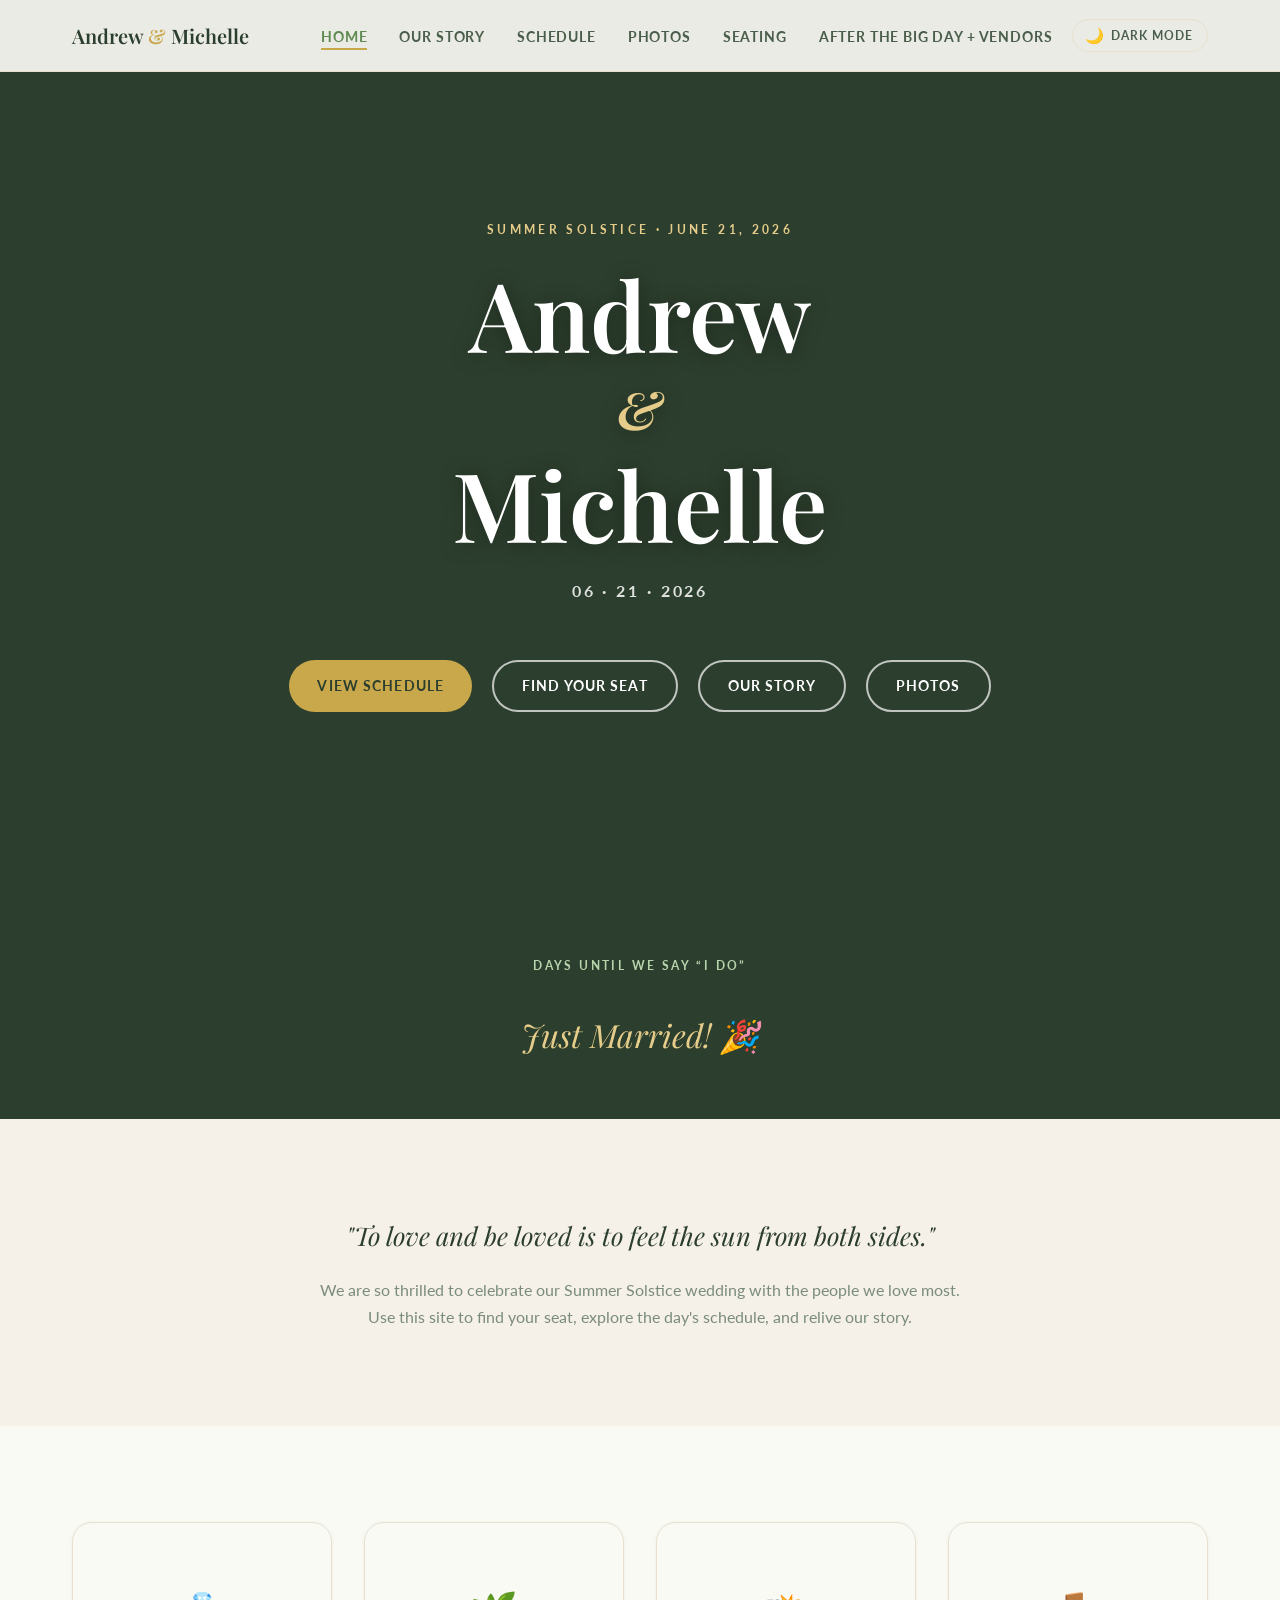
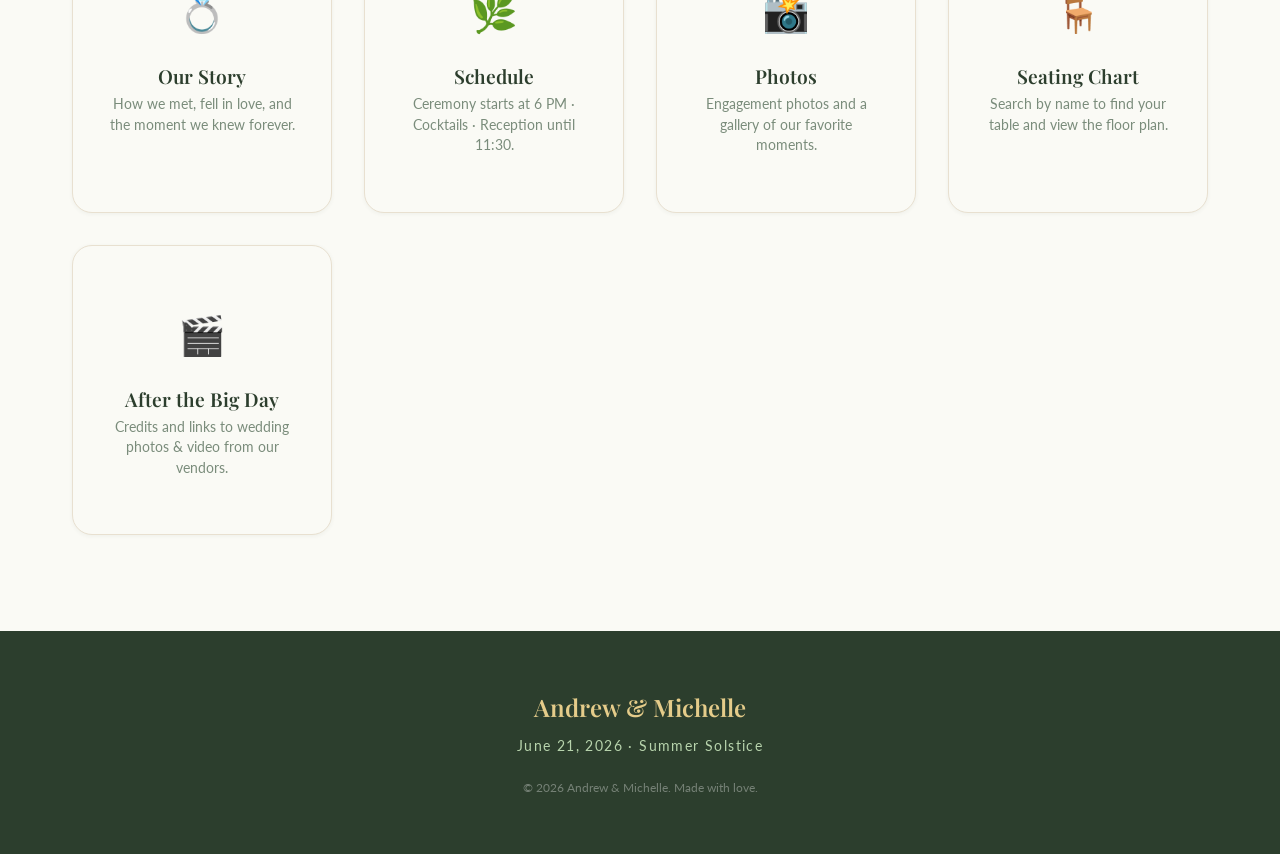
==== commit ddd3f475: "add quality of life hyper links for users in mobile" ====
--- a/index.html
+++ b/index.html
@@ -4,6 +4,10 @@
   <meta charset="UTF-8" />
   <meta name="viewport" content="width=device-width, initial-scale=1.0" />
   <title>Andrew &amp; Michelle — Summer Solstice Wedding 2026</title>
+
+  <!-- Favicon -->
+  <link rel="icon" type="image/png" sizes="32x32" href="assets/images/favicon-32.png" />
+  <link rel="apple-touch-icon" sizes="180x180" href="assets/images/favicon-180.png" />
   <meta name="description" content="Andrew &amp; Michelle are getting married on June 21, 2026. Join us for our Summer Solstice wedding celebration." />
 
   <!-- Open Graph -->
@@ -304,6 +308,8 @@
       <div class="hero__cta">
         <a href="schedule.html" class="btn btn--gold">View Schedule</a>
         <a href="seating.html"  class="btn btn--outline" style="color:#fff;border-color:rgba(255,255,255,0.7);">Find Your Seat</a>
+        <a href="story.html"    class="btn btn--outline" style="color:#fff;border-color:rgba(255,255,255,0.7);">Our Story</a>
+        <a href="photos.html"   class="btn btn--outline" style="color:#fff;border-color:rgba(255,255,255,0.7);">Photos</a>
       </div>
     </div>
   </section>
@@ -360,7 +366,7 @@
         <a href="schedule.html" class="nav-card reveal" data-delay="80ms">
           <div class="nav-card__icon">🌿</div>
           <h2 class="nav-card__title">Schedule</h2>
-          <p class="nav-card__desc">Ceremony at 6 PM · Cocktails · Reception until 11:30.</p>
+          <p class="nav-card__desc">Ceremony starts at 6 PM · Cocktails · Reception until 11:30.</p>
         </a>
         <a href="photos.html" class="nav-card reveal" data-delay="160ms">
           <div class="nav-card__icon">📸</div>
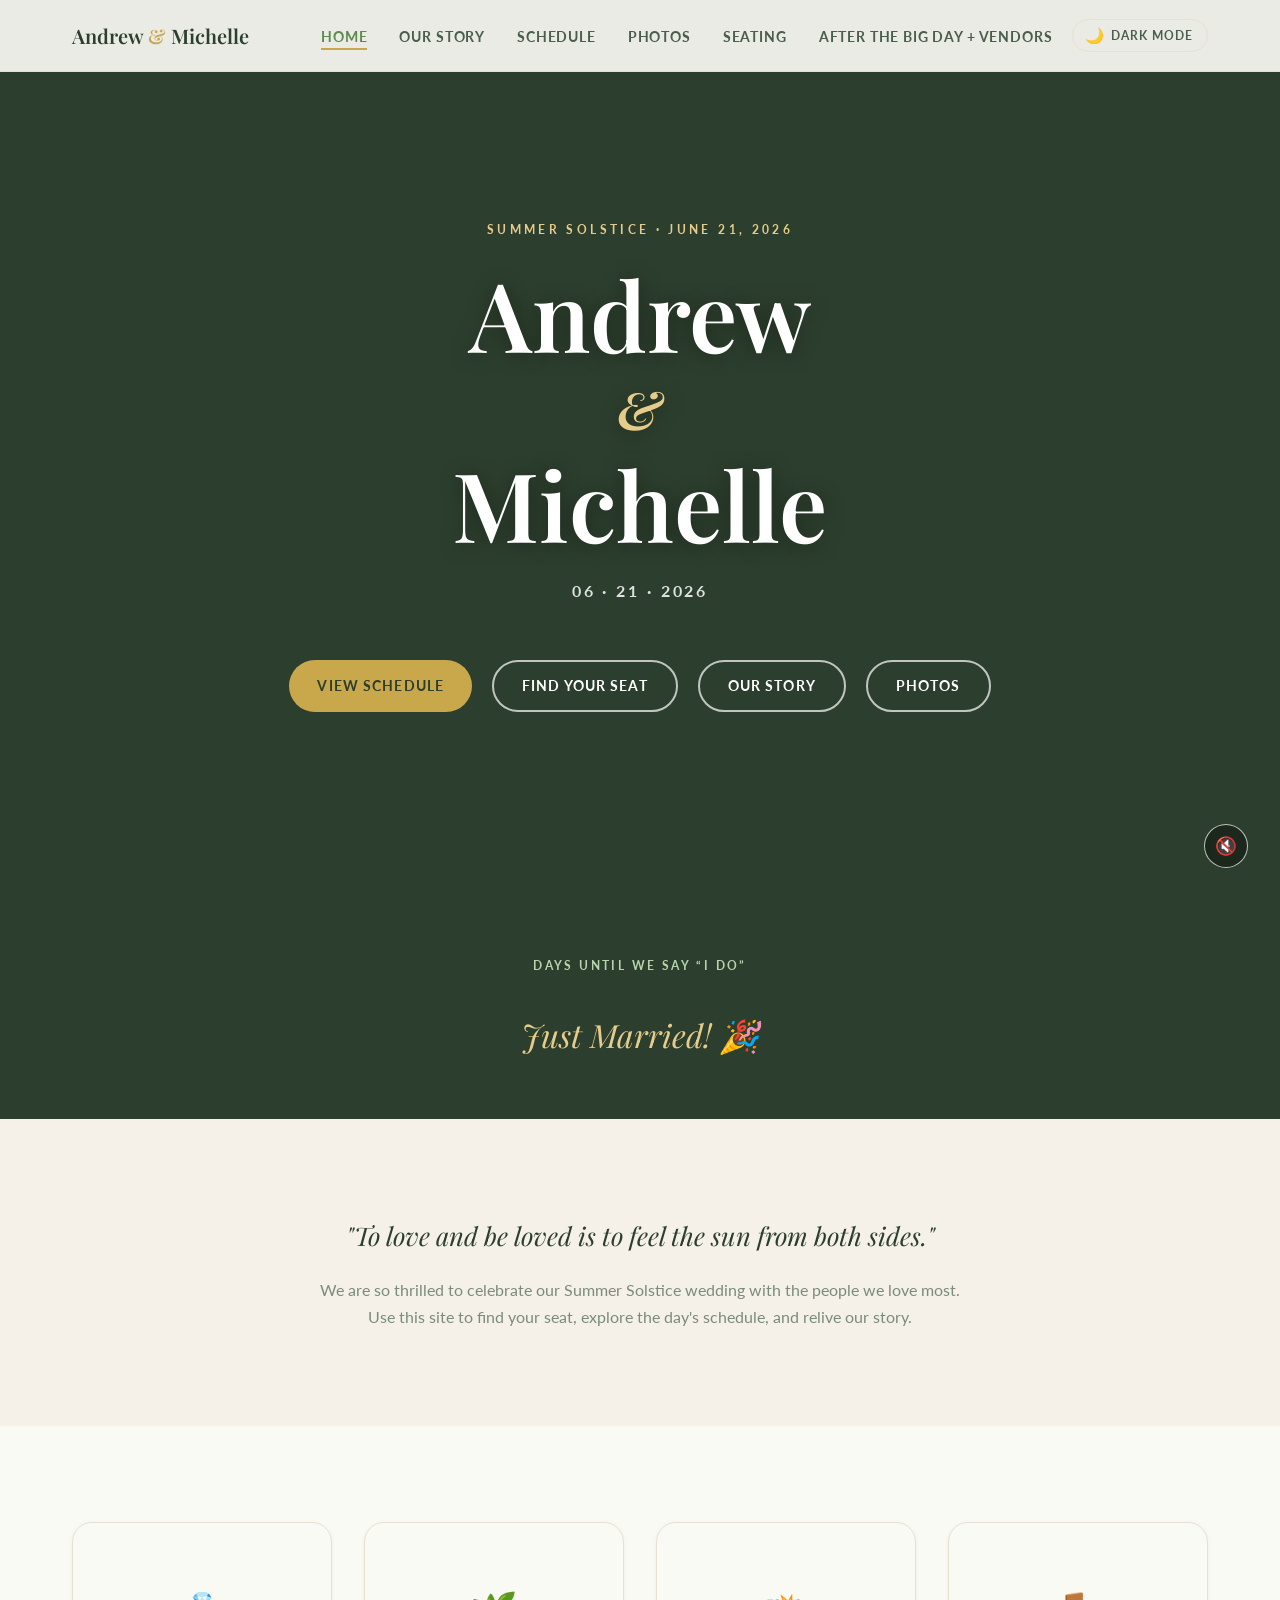
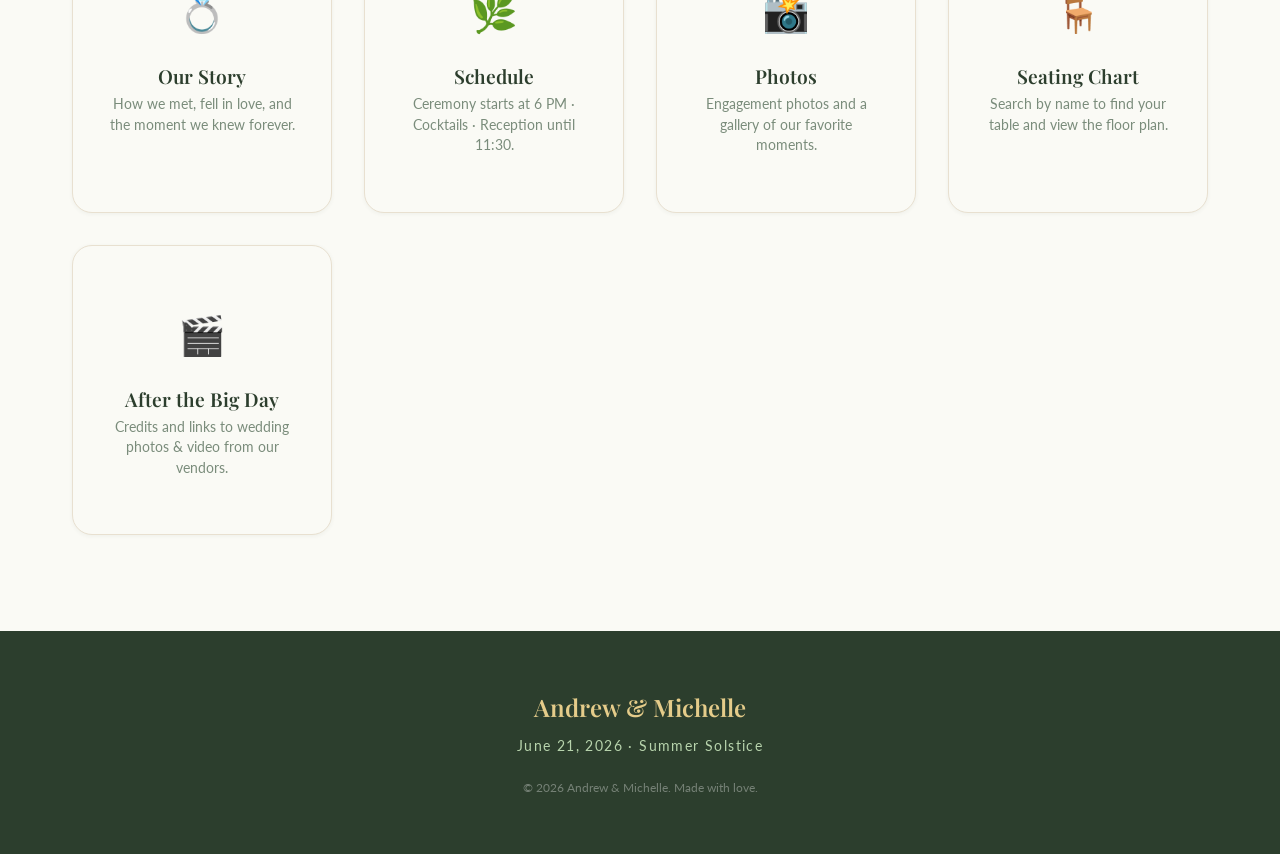
==== commit 43c08ab7: "add toggle sound button" ====
--- a/index.html
+++ b/index.html
@@ -64,6 +64,37 @@
       );
       z-index: 1;
     }
+
+    .hero__sound-toggle {
+      position: absolute;
+      bottom: var(--space-lg);
+      right: var(--space-lg);
+      z-index: 3;
+      width: 44px;
+      height: 44px;
+      border-radius: 50%;
+      border: 1px solid rgba(255, 255, 255, 0.7);
+      background: rgba(0, 0, 0, 0.35);
+      color: #fff;
+      font-size: 1.1rem;
+      line-height: 1;
+      display: flex;
+      align-items: center;
+      justify-content: center;
+      cursor: pointer;
+      backdrop-filter: blur(4px);
+      -webkit-backdrop-filter: blur(4px);
+      transition: background 0.2s ease, transform 0.2s ease;
+    }
+    .hero__sound-toggle:hover,
+    .hero__sound-toggle:focus-visible {
+      background: rgba(0, 0, 0, 0.6);
+      transform: scale(1.05);
+      outline: none;
+    }
+    .hero__sound-toggle .icon-on { display: none; }
+    .hero__sound-toggle[aria-pressed="true"] .icon-off { display: none; }
+    .hero__sound-toggle[aria-pressed="true"] .icon-on { display: inline; }
 
     .hero__content {
       position: relative;
@@ -293,10 +324,42 @@
 
   <!-- ========== Hero ========== -->
   <section class="hero" aria-label="Welcome">
-    <video class="hero__video-bg" autoplay muted loop playsinline poster="assets/images/hero.jpg">
+    <video id="heroVideo" class="hero__video-bg" autoplay muted loop playsinline poster="assets/images/hero.jpg">
       <source src="assets/compilationVid.mp4" type="video/mp4" />
     </video>
     <div class="hero__overlay" aria-hidden="true"></div>
+    <button
+      type="button"
+      id="heroSoundToggle"
+      class="hero__sound-toggle"
+      aria-pressed="false"
+      aria-label="Unmute background video"
+      title="Unmute background video"
+    >
+      <span class="icon-off" aria-hidden="true">🔇</span>
+      <span class="icon-on" aria-hidden="true">🔈</span>
+    </button>
+    <script>
+      (function () {
+        var video = document.getElementById('heroVideo');
+        var btn = document.getElementById('heroSoundToggle');
+        if (!video || !btn) return;
+        btn.addEventListener('click', function () {
+          var nowUnmuted = video.muted;
+          video.muted = !nowUnmuted;
+          btn.setAttribute('aria-pressed', String(nowUnmuted));
+          btn.setAttribute(
+            'aria-label',
+            nowUnmuted ? 'Mute background video' : 'Unmute background video'
+          );
+          btn.setAttribute('title', nowUnmuted ? 'Mute background video' : 'Unmute background video');
+          if (nowUnmuted) {
+            var p = video.play();
+            if (p && typeof p.catch === 'function') p.catch(function () {});
+          }
+        });
+      })();
+    </script>
     <div class="hero__content">
       <p class="hero__eyebrow">Summer Solstice · June 21, 2026</p>
       <h1 class="hero__names">
